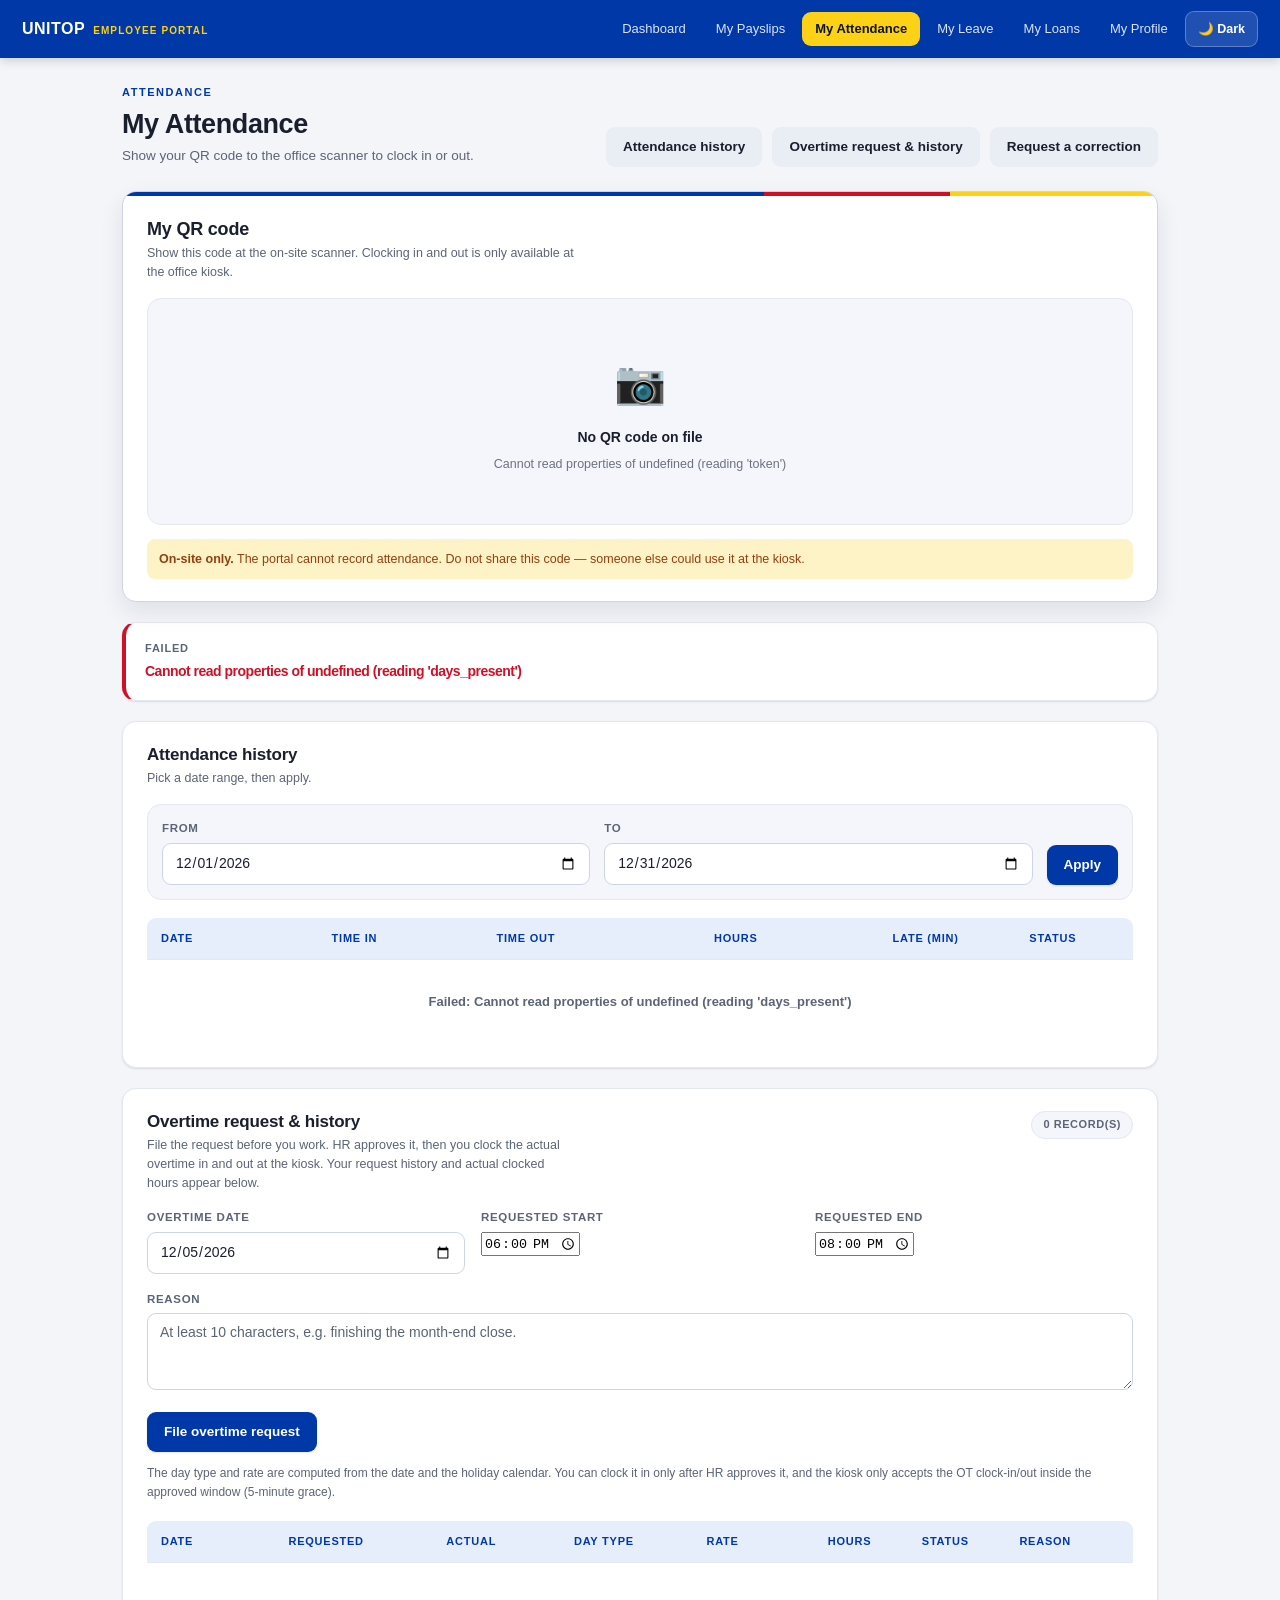
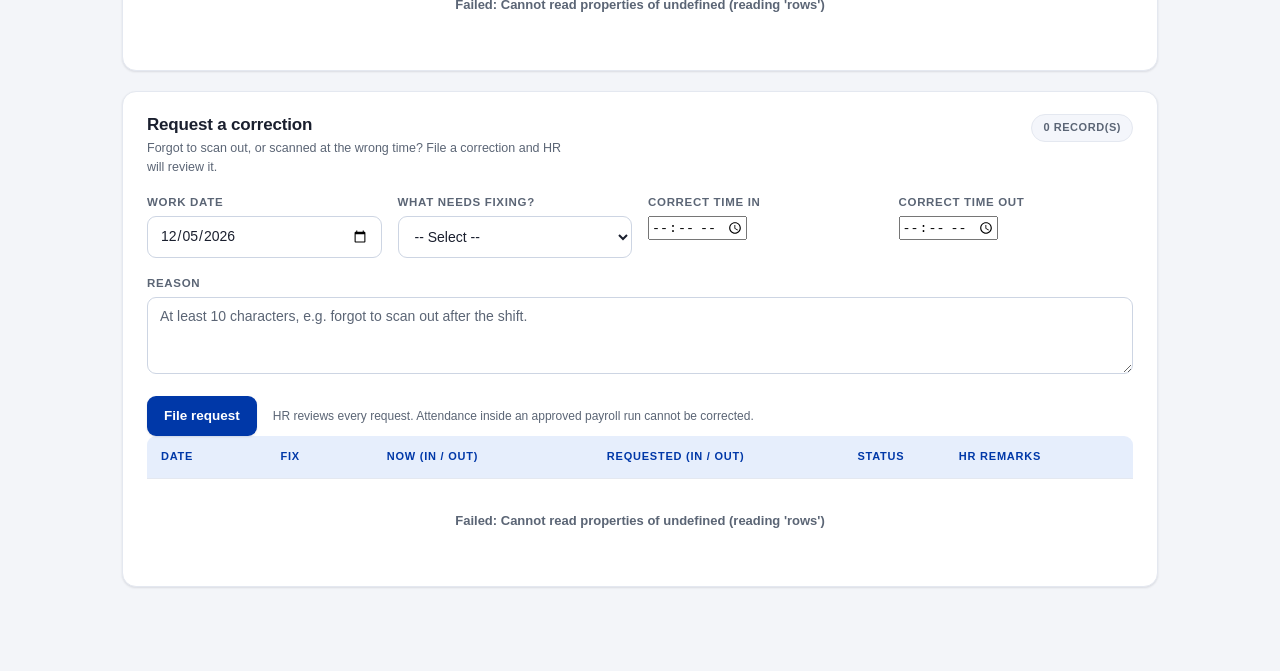
==== attendance.html @ c9ae3011 "fix(portal): direct GET logout link - auth.php?action=logout on GET destroys the portal session, cle" ====
<!DOCTYPE html>
<html lang="en">
<head>
<script>(function(){try{var t=localStorage.getItem('unitop-theme');if(!t){t=(window.matchMedia&&window.matchMedia('(prefers-color-scheme: dark)').matches)?'dark':'light';}document.documentElement.setAttribute('data-theme',t);}catch(e){}})();</script>
<meta charset="UTF-8">
<meta name="viewport" content="width=device-width, initial-scale=1">
<meta name="theme-color" content="#0038A8">
<title>My Attendance — UNITOP Employee Portal</title>
<link rel="stylesheet" href="assets/css/style.css">
</head>
<body>
<nav class="employee-nav">
    <span class="brand">UNITOP <small>Employee Portal</small></span>
    <div class="nav-links">
        <a href="index.html" data-page="index.html">Dashboard</a>
        <a href="payslips.html" data-page="payslips.html">My Payslips</a>
        <a href="attendance.html" data-page="attendance.html" aria-current="page">My Attendance</a>
        <a href="leave.html" data-page="leave.html">My Leave</a>
        <a href="loans.html" data-page="loans.html">My Loans</a>
        <a href="profile.html" data-page="profile.html">My Profile</a>
        <button type="button" class="theme-toggle" data-theme-toggle>🌙 Dark</button>
    </div>
</nav>

<main class="container">

    <header class="page-head">
        <div class="page-head-main">
            <p class="eyebrow">Attendance</p>
            <h1>My Attendance</h1>
            <p class="subtitle">Show your QR code to the office scanner to clock in or out.</p>
        </div>
        <div class="page-head-actions">
            <a class="btn btn-plain" href="#history">Attendance history</a>
            <a class="btn btn-plain" href="#overtime">Overtime request &amp; history</a>
            <a class="btn btn-plain" href="#corrections">Request a correction</a>
        </div>
    </header>

    <div id="msg" class="msg hidden"></div>

    <!-- ================= MY QR CODE — for the on-site scanner only ================= -->
    <div class="card" id="qr-card">
        <div class="card-head">
            <div>
                <h2 class="card-title">My QR code</h2>
                <p class="card-sub">Show this code at the on-site scanner. Clocking in and out is only available at the office kiosk.</p>
            </div>
        </div>

        <div id="qr-display">
            <div class="card-sub">Loading your code…</div>
        </div>

        <div style="margin-top:14px;padding:10px 12px;border-radius:8px;background:#fef3c7;color:#92400e;font-size:12.5px;">
            <strong>On-site only.</strong> The portal cannot record attendance. Do not share this code — someone else could use it at the kiosk.
        </div>
    </div>

    <!-- ================= THIS MONTH AT A GLANCE ================= -->
    <div id="kpi-grid" class="kpi-grid">
        <div class="kpi-tile"><div class="kpi-label">Loading…</div></div>
    </div>

    <!-- ================= ATTENDANCE HISTORY ================= -->
    <div class="card" id="history">
        <div class="card-head">
            <div>
                <h2 class="card-title">Attendance history</h2>
                <p class="card-sub">Pick a date range, then apply.</p>
            </div>
            <span class="scroll-hint" aria-hidden="true">Swipe →</span>
        </div>

        <form id="filter-form" class="filter-form">
            <div class="field">
                <label class="field-label" for="from_date">From</label>
                <input type="date" id="from_date" name="from_date" required>
            </div>
            <div class="field">
                <label class="field-label" for="to_date">To</label>
                <input type="date" id="to_date" name="to_date" required>
            </div>
            <button class="btn btn-primary" type="submit">Apply</button>
        </form>

        <div class="table-wrap">
            <table>
                <thead>
                    <tr>
                        <th scope="col">Date</th>
                        <th scope="col" class="col-center">Time In</th>
                        <th scope="col" class="col-center">Time Out</th>
                        <th scope="col" style="text-align:right;">Hours</th>
                        <th scope="col" style="text-align:right;">Late (min)</th>
                        <th scope="col" class="col-center">Status</th>
                    </tr>
                </thead>
                <tbody id="rows">
                    <tr class="loading-row"><td colspan="6">Loading…</td></tr>
                </tbody>
            </table>
        </div>
    </div>

    <!-- ================= REQUEST OVERTIME ================= -->
    <div class="card" id="overtime">
        <div class="card-head">
            <div>
                <h2 class="card-title">Overtime request &amp; history</h2>
                <p class="card-sub">File the request before you work. HR approves it, then you clock the actual overtime in and out at the kiosk. Your request history and actual clocked hours appear below.</p>
            </div>
            <span class="count-pill" id="ot-count">0 record(s)</span>
        </div>

        <form id="overtime-form">
            <div class="form-grid">
                <div class="field">
                    <label class="field-label" for="ot_date">Overtime date</label>
                    <input type="date" id="ot_date" name="ot_date" required>
                </div>
                <div class="field">
                    <label class="field-label" for="ot_start">Requested start</label>
                    <input type="time" id="ot_start" name="ot_start" required>
                </div>
                <div class="field">
                    <label class="field-label" for="ot_end">Requested end</label>
                    <input type="time" id="ot_end" name="ot_end" required>
                </div>
            </div>
            <div class="field" style="margin-bottom:16px;">
                <label class="field-label" for="ot_reason">Reason</label>
                <textarea id="ot_reason" name="ot_reason" rows="3" maxlength="500" required
                          placeholder="At least 10 characters, e.g. finishing the month-end close."></textarea>
            </div>
            <div class="form-actions" style="margin-bottom:18px;">
                <button class="btn btn-primary" type="submit">File overtime request</button>
                <p class="form-note">The day type and rate are computed from the date and the holiday calendar. You can clock it in only after HR approves it, and the kiosk only accepts the OT clock-in/out inside the approved window (5-minute grace).</p>
            </div>
        </form>

        <div class="table-wrap">
            <table>
                <thead>
                    <tr>
                        <th scope="col">Date</th>
                        <th scope="col" class="col-center">Requested</th>
                        <th scope="col" class="col-center">Actual</th>
                        <th scope="col" class="col-center">Day type</th>
                        <th scope="col" class="col-center">Rate</th>
                        <th scope="col" style="text-align:right;">Hours</th>
                        <th scope="col" class="col-center">Status</th>
                        <th scope="col">Reason</th>
                    </tr>
                </thead>
                <tbody id="ot-rows">
                    <tr class="loading-row"><td colspan="8">Loading...</td></tr>
                </tbody>
            </table>
        </div>
    </div>

    <!-- ================= REQUEST A CORRECTION ================= -->
    <div class="card" id="corrections">
        <div class="card-head">
            <div>
                <h2 class="card-title">Request a correction</h2>
                <p class="card-sub">Forgot to scan out, or scanned at the wrong time? File a correction and HR will review it.</p>
            </div>
            <div class="card-head-side">
                <span class="count-pill" id="correction-count">0 record(s)</span>
                <span class="scroll-hint" aria-hidden="true">Swipe &rarr;</span>
            </div>
        </div>

        <form id="correction-form">
            <div class="form-grid">
                <div class="field">
                    <label class="field-label" for="correction_date">Work date</label>
                    <input type="date" id="correction_date" name="correction_date" required>
                </div>
                <div class="field">
                    <label class="field-label" for="correction_type">What needs fixing?</label>
                    <select id="correction_type" name="correction_type" required>
                        <option value="">-- Select --</option>
                        <option value="clock_in">Clock-in time</option>
                        <option value="clock_out">Clock-out time</option>
                        <option value="both">Both times</option>
                    </select>
                </div>
                <div class="field">
                    <label class="field-label" for="requested_time_in">Correct time in</label>
                    <input type="time" id="requested_time_in" name="requested_time_in">
                </div>
                <div class="field">
                    <label class="field-label" for="requested_time_out">Correct time out</label>
                    <input type="time" id="requested_time_out" name="requested_time_out">
                </div>
            </div>
            <div class="field" style="margin-bottom:16px;">
                <label class="field-label" for="correction_reason">Reason</label>
                <textarea id="correction_reason" name="correction_reason" rows="3" maxlength="500" required placeholder="At least 10 characters, e.g. forgot to scan out after the shift."></textarea>
            </div>
            <div class="form-actions">
                <button class="btn btn-primary" type="submit">File request</button>
                <p class="form-note">HR reviews every request. Attendance inside an approved payroll run cannot be corrected.</p>
            </div>
        </form>

        <div class="table-wrap">
            <table>
                <thead>
                    <tr>
                        <th scope="col">Date</th>
                        <th scope="col" class="col-center">Fix</th>
                        <th scope="col" class="col-center">Now (in / out)</th>
                        <th scope="col" class="col-center">Requested (in / out)</th>
                        <th scope="col" class="col-center">Status</th>
                        <th scope="col">HR remarks</th>
                    </tr>
                </thead>
                <tbody id="correction-rows">
                    <tr class="loading-row"><td colspan="6">Loading...</td></tr>
                </tbody>
            </table>
        </div>
    </div>

</main>

<script src="assets/js/axios.min.js"></script>
<script src="assets/js/sweetalert2.min.js"></script>
<script src="assets/js/dialogs.js"></script>
<script src="assets/js/qrcode.min.js"></script>
<script src="assets/js/api.js?v=20261019logout"></script>
<script src="assets/js/attendance.js?v=20261019d"></script>
<script src="assets/js/theme.js"></script>
</body>
</html>
---- assets/css/style.css ----
/* =====================================================================
   UNITOP Employee Portal — Stylesheet
   ---------------------------------------------------------------------
   Employee-facing, phone-first. Two themes are pure variable overrides:
   `:root` holds the light palette, `html[data-theme="dark"]` re-declares
   only colours. No component rule knows which theme is active, so every
   NEW colour introduced here MUST be added to BOTH blocks.

   Brand: UNITOP blue / red / yellow.

   Rules of the road kept in this file:
   · an accent token (--blue/--red/--yellow) is used for TEXT, BORDERS and
     small chips — never as a large surface, because it brightens in dark
     mode and a big bright plate is both ugly and unreadable under dark
     body text;
   · the nav bar and the login backdrop keep their own deep-navy tokens
     (--nav-bg / --blue-deep) so they stay dark in both themes;
   · tap targets are ≥ 44px on small screens.

   The page scripts are frozen. Several blocks below exist only because the
   scripts emit inline styles / specific class names — those spots are
   marked "JS contract". Do not rename them.
   ===================================================================== */

*,
*::before,
*::after { box-sizing: border-box; }

/* =====================================================================
   TOKENS — light
   ===================================================================== */
:root {
    color-scheme: light;

    /* ---- Brand ---- */
    --blue:        #0038A8;
    --blue-dark:   #002a7a;
    --blue-deep:   #001a4d;   /* gradient / shadow depth, fixed both themes */
    --blue-lite:   #e6eefc;   /* also the focus tint                     */
    --red:         #CE1126;   /* red as TEXT / border accent             */
    --red-dark:    #a50d1e;
    --red-fill:    #CE1126;   /* red as a FILL behind a label            */
    --red-lite:    #fde8e8;
    --yellow:      #FCD116;
    --yellow-dark: #d4af0a;
    --yellow-lite: #fff8d6;
    --green:       #1e7d32;
    --green-lite:  #dff5e1;

    /* ---- Surfaces & text ---- */
    --bg:          #f3f5f9;
    --card:        #ffffff;
    --surface-2:   #f4f6fb;   /* inset panels, filter bar, fallback box  */
    --surface-3:   #e9eefa;   /* deeper inset: code chip, icon plates    */
    --text:        #1a1f2e;
    --muted:       #5b6575;   /* ~5.9:1 on --card, ~5.3:1 on --bg        */
    --border:      #e4e8f0;
    --border-mid:  #cdd5e3;

    /* ---- Controls & neutrals ---- */
    --control-bg:      #ffffff;
    --neutral:         #e9edf4;
    --neutral-hover:   #dbe1ec;
    --hover:           #f7f9fd;   /* table row hover                    */
    --disabled-bg:     #6b7280;   /* keeps a white label at ~4.8:1      */
    --on-accent:       #ffffff;   /* label on an accent FILL            */

    /* ---- Focus ---- */
    --focus:       var(--blue);
    --field-ring:  rgba(0, 56, 168, 0.18);

    /* ---- QR plate (must stay light: the scanner needs dark modules on a
            light field, so this one is deliberately NOT theme-flipped) ---- */
    --qr-plate:    #ffffff;
    --qr-frame:    #0038A8;

    /* ---- Nav chrome -------------------------------------------------
       The nav is always the deep brand blue, so it must NOT consume the
       brightened --blue from the dark block. Its labels stay light in
       both themes, hence its own --nav-text rather than --on-accent.   */
    --nav-bg:           #0038A8;
    --nav-text:         #ffffff;
    --nav-text-dim:     rgba(255, 255, 255, 0.86);
    --nav-hover:        rgba(255, 255, 255, 0.12);
    --nav-rule:         rgba(255, 255, 255, 0.16);
    --nav-accent:       #FCD116;
    --nav-accent-hover: #d4af0a;
    --nav-active-text:  #0d1424;   /* ~11.9:1 on the yellow active pill */

    /* ---- Radii & elevation ---- */
    --radius:      14px;
    --radius-sm:   9px;
    --radius-pill: 999px;
    --shadow-sm:   0 1px 2px rgba(16, 24, 40, 0.06), 0 1px 3px rgba(16, 24, 40, 0.05);
    --shadow-md:   0 10px 24px rgba(16, 24, 40, 0.09);
    --shadow-lg:   0 24px 64px rgba(9, 16, 33, 0.32);
}

/* =====================================================================
   TOKENS — dark (variables only)
   ===================================================================== */
html[data-theme="dark"] {
    color-scheme: dark;

    --bg:         #0f1420;
    --card:       #171e2e;
    --surface-2:  #1c2437;
    --surface-3:  #222c44;
    --text:       #e8ecf5;
    --muted:      #9aa4b8;   /* ~6.6:1 on --card                        */
    --border:     #263049;
    --border-mid: #33405e;

    --control-bg:    #101728;
    --neutral:       #2b344b;
    --neutral-hover: #38425e;
    --hover:         #1d2537;
    --disabled-bg:   #495570;
    --on-accent:     #0d1424;   /* accents brighten here, so labels go dark */

    --focus:      var(--blue);
    --field-ring: rgba(111, 155, 255, 0.28);

    /* The QR plate stays pale on purpose; only its frame deepens. */
    --qr-plate:   #eef2fb;
    --qr-frame:   #1c3f8c;

    --blue-lite:   #16233d;
    --red-lite:    #3a1a20;
    --yellow-lite: #3a3320;
    --green-lite:  #16301d;
    --blue:        #6f9bff;
    --blue-dark:   #4d84ff;
    --red:         #ff6b7d;
    --red-fill:    #b3324a;   /* fill stays deep enough for a white label */
    --red-dark:    #d9536a;
    --yellow:      #ffd94a;
    --yellow-dark: #e6c132;
    --green:       #5fd07a;

    --shadow-sm: 0 1px 2px rgba(0, 0, 0, 0.45);
    --shadow-md: 0 10px 24px rgba(0, 0, 0, 0.5);
    --shadow-lg: 0 24px 64px rgba(0, 0, 0, 0.6);

    /* --nav-* and --blue-deep are deliberately NOT overridden: the nav bar
       and the login gradient stay deep brand blue in both themes. */
}

/* =====================================================================
   BASE
   ===================================================================== */
html,
body { height: 100%; }

html { -webkit-text-size-adjust: 100%; }

body {
    margin: 0;
    font-family: -apple-system, BlinkMacSystemFont, "Segoe UI", Roboto, Arial, sans-serif;
    background: var(--bg);
    color: var(--text);
    font-size: 14px;
    line-height: 1.6;
    -webkit-font-smoothing: antialiased;
    transition: background-color .18s ease, color .18s ease, border-color .18s ease;
}

h1, h2, h3, h4 { margin: 0; }
p { margin: 0; }

a { color: var(--blue); }

::selection { background: var(--blue-lite); color: var(--text); }

/* =====================================================================
   FOCUS — one visible ring for every interactive thing
   ===================================================================== */
:where(a, button, input, select, textarea, summary, [tabindex]):focus-visible {
    outline: 2px solid var(--focus);
    outline-offset: 2px;
    border-radius: var(--radius-sm);
}
/* Dark surfaces need a ring that survives a dark background. */
html[data-theme="dark"] :where(a, button, input, select, textarea, [tabindex]):focus-visible {
    outline-color: var(--blue);
}

/* =====================================================================
   LAYOUT
   ===================================================================== */
.container {
    width: 100%;
    max-width: 1080px;
    margin: 0 auto;
    padding: 26px 22px 64px;
}

/* ---- Page head: eyebrow / title / subtitle + page action ------------- */
.page-head {
    display: flex;
    align-items: flex-end;
    justify-content: space-between;
    gap: 16px 24px;
    flex-wrap: wrap;
    margin: 0 0 24px;
}
.page-head-main { min-width: 0; }

.eyebrow {
    margin: 0 0 6px;
    font-size: 11px;
    font-weight: 700;
    letter-spacing: 0.14em;
    text-transform: uppercase;
    color: var(--blue);       /* accent as text only — allowed */
}
h1 {
    font-size: 27px;
    line-height: 1.2;
    font-weight: 800;
    letter-spacing: -0.4px;
    color: var(--text);
    margin: 0 0 6px;
}
.subtitle {
    color: var(--muted);
    font-size: 13.5px;
    line-height: 1.55;
    margin: 0;
    max-width: 60ch;          /* comfortable measure on wide screens */
}
.page-head-actions {
    display: flex;
    align-items: center;
    gap: 10px;
    flex-wrap: wrap;
}

/* =====================================================================
   THEME TOGGLE
   ===================================================================== */
.theme-toggle {
    display: inline-flex;
    align-items: center;
    justify-content: center;
    gap: 4px;
    min-height: 36px;
    background: var(--nav-hover);
    border: 1px solid rgba(255, 255, 255, 0.28);
    color: var(--nav-text);
    font-family: inherit;
    font-size: 12.5px;
    font-weight: 600;
    line-height: 1;
    padding: 8px 12px;
    border-radius: var(--radius-sm);
    cursor: pointer;
    white-space: nowrap;
    transition: background-color 0.15s, border-color 0.15s;
}
.theme-toggle:hover {
    background: rgba(255, 255, 255, 0.24);
    border-color: rgba(255, 255, 255, 0.5);
}
.theme-toggle:focus-visible { outline-color: var(--nav-accent); }

/* Login page — floating pill in the page corner. Dark translucent so the
   label stays light regardless of --on-accent. */
.theme-toggle-floating {
    position: fixed;
    top: 14px;
    right: 14px;
    z-index: 200;
    min-height: 40px;
    background: rgba(10, 20, 40, 0.55);
    border-color: rgba(255, 255, 255, 0.4);
    color: var(--nav-text);
    -webkit-backdrop-filter: blur(6px);
    backdrop-filter: blur(6px);
}

/* =====================================================================
   TOP NAV  (JS contract: nav, .nav-links a[data-page], .nav-user*)
   ===================================================================== */
.employee-nav {
    /* Deep brand blue in BOTH themes — deliberately not var(--blue), which
       brightens in the dark block and would break the white labels. */
    background: var(--nav-bg);
    color: var(--nav-text);
    display: flex;
    align-items: center;
    gap: 14px;
    padding: 0 22px;
    min-height: 58px;
    box-shadow: 0 2px 10px rgba(0, 0, 0, 0.18);
    position: sticky;
    top: 0;
    z-index: 100;
}
.employee-nav .brand {
    display: flex;
    align-items: baseline;
    gap: 8px;
    font-weight: 800;
    font-size: 16px;
    letter-spacing: 0.5px;
    color: var(--nav-text);
    white-space: nowrap;
}
.employee-nav .brand small {
    font-size: 10px;
    font-weight: 700;
    text-transform: uppercase;
    letter-spacing: 1.1px;
    color: var(--nav-accent);
}

.nav-links {
    display: flex;
    align-items: center;
    gap: 4px;
    margin-left: auto;         /* brand left, tabs pushed right */
}
.nav-links a {
    display: inline-flex;
    align-items: center;
    justify-content: center;
    min-height: 34px;
    color: var(--nav-text-dim);
    text-decoration: none;
    font-size: 13px;
    font-weight: 500;
    padding: 7px 13px;
    border-radius: var(--radius-sm);
    white-space: nowrap;
    transition: background 0.12s, color 0.12s;
}
.nav-links a:hover {
    background: var(--nav-hover);
    color: var(--nav-text);
}
/* Active page — yellow chip on the blue bar, dark label in both themes */
.nav-links a.active {
    background: var(--nav-accent);
    color: var(--nav-active-text);
    font-weight: 700;
}
.nav-links a.active:hover {
    background: var(--nav-accent-hover);
    color: var(--nav-active-text);
}

/* Injected by api.js — do not restructure these class names. */
.nav-user {
    display: flex;
    align-items: center;
    gap: 12px;
    min-width: 0;
}
.nav-user-info {
    display: flex;
    flex-direction: column;
    align-items: flex-end;
    text-align: right;
    line-height: 1.15;
    min-width: 0;
}
.nav-user-name {
    font-size: 13px;
    font-weight: 600;
    color: var(--nav-text);
    white-space: nowrap;
    overflow: hidden;
    text-overflow: ellipsis;
    max-width: 22ch;
}
.nav-user-role {
    font-size: 10px;
    color: var(--nav-accent);
    text-transform: uppercase;
    letter-spacing: 0.6px;
    font-weight: 600;
}
.nav-logout {
    display: inline-flex;
    align-items: center;
    justify-content: center;
    min-height: 34px;
    background: var(--red-fill);
    /* Always white: --red-fill stays deep enough for a white label in both
       themes (~5.6:1 light, ~5.2:1 dark). */
    color: #fff !important;
    padding: 7px 14px;
    border-radius: var(--radius-sm);
    font-size: 12.5px;
    font-weight: 600;
    text-decoration: none !important;
    white-space: nowrap;
    transition: background 0.15s;
}
.nav-logout:hover { background: var(--red-dark); }

/* =====================================================================
   CARDS
   ===================================================================== */
.card {
    background: var(--card);
    border: 1px solid var(--border);
    border-radius: var(--radius);
    padding: 22px 24px;
    box-shadow: var(--shadow-sm);
    margin: 0 0 20px;
    transition: background-color .18s ease, color .18s ease, border-color .18s ease;
}
.card > .card,
.card + .card { margin-top: 0; }

.card-head {
    display: flex;
    align-items: flex-start;
    justify-content: space-between;
    gap: 10px 16px;
    flex-wrap: wrap;
    margin: 0 0 16px;
}
.card-title {
    font-size: 17px;
    font-weight: 700;
    letter-spacing: -0.2px;
    line-height: 1.3;
    color: var(--text);
}
.card-sub {
    margin-top: 3px;
    font-size: 12.5px;
    line-height: 1.5;
    color: var(--muted);
    max-width: 62ch;
}
/* Fallback for any heading inserted into a card (scripts emit h2/h4 in the
   payslip document, which has its own rules further down). */
.card h3 {
    font-size: 16px;
    letter-spacing: -0.2px;
}

/* =====================================================================
   KPI TILES  (JS contract: #kpi-grid, .kpi-tile/-label/-value/-note)
   NOTE: the left border is what the dark-theme bridge re-colours for the
   inline error tile the scripts build — keep border-left, not ::before.
   ===================================================================== */
.kpi-grid {
    display: grid;
    grid-template-columns: repeat(auto-fit, minmax(212px, 1fr));
    gap: 14px;
    margin: 0 0 20px;
}
.kpi-tile {
    display: block;
    background: var(--card);
    border: 1px solid var(--border);
    border-left: 4px solid var(--border);
    border-radius: var(--radius);
    padding: 17px 19px;
    box-shadow: var(--shadow-sm);
    text-decoration: none;
    color: inherit;
    transition: box-shadow 0.15s, transform 0.12s, border-color .18s, background-color .18s;
}
a.kpi-tile:hover {
    box-shadow: var(--shadow-md);
    transform: translateY(-2px);
    border-color: var(--border-mid);
}
.kpi-tile.kpi-blue   { border-left-color: var(--blue); }
.kpi-tile.kpi-green  { border-left-color: var(--green); }
.kpi-tile.kpi-yellow { border-left-color: var(--yellow); }

.kpi-label {
    font-size: 11px;
    font-weight: 700;
    letter-spacing: 0.07em;
    text-transform: uppercase;
    color: var(--muted);
    margin-bottom: 6px;
}
.kpi-value {
    font-size: 25px;
    font-weight: 800;
    letter-spacing: -0.5px;
    line-height: 1.1;
    color: var(--blue);
    font-variant-numeric: tabular-nums;
    margin-bottom: 4px;
}
.kpi-tile.kpi-green .kpi-value  { color: var(--green); }
.kpi-tile.kpi-yellow .kpi-value { color: var(--yellow-dark); }
.kpi-note {
    font-size: 11.5px;
    line-height: 1.45;
    color: var(--muted);
}

/* KPI grid nested inside a card (leave balances) */
#balances-grid { margin-bottom: 0; }

/* =====================================================================
   TABLES  (JS contract: #rows, .col-center, .loading-row, .empty-row)
   The scripts render cells with their own inline alignment, so the wrapper
   below is what makes a 6-column table usable at 390px: the card stays put
   and only the table scrolls. The first column is pinned so the row keeps
   its identity while scrolling.
   ===================================================================== */
.table-wrap {
    overflow-x: auto;
    -webkit-overflow-scrolling: touch;
    /* keep the scroll shadow inside the card's padding */
    margin: 0 -4px;
    padding: 0 4px;
}
table {
    width: 100%;
    border-collapse: collapse;
    font-size: 13.5px;
    font-variant-numeric: tabular-nums;
}
th,
td {
    padding: 12px 14px;
    border-bottom: 1px solid var(--border);
    text-align: left;
    vertical-align: middle;
}
th {
    background: var(--blue-lite);
    color: var(--blue);
    font-size: 11px;
    font-weight: 700;
    letter-spacing: 0.07em;
    text-transform: uppercase;
    white-space: nowrap;
}
thead th:first-child { border-top-left-radius: var(--radius-sm); }
thead th:last-child  { border-top-right-radius: var(--radius-sm); }
tbody tr { transition: background-color .12s ease; }
tbody tr:hover { background: var(--hover); }
tbody tr:last-child td { border-bottom: none; }
/* First cell carries the row identity (date / leave type / pay period). */
tbody td:first-child { font-weight: 600; }

/* Script-emitted helpers */
.col-center { text-align: center; }
.badge {
    display: inline-block;
    padding: 3px 10px;
    border-radius: var(--radius-pill);
    font-size: 11px;
    font-weight: 700;
    line-height: 1.5;
    white-space: nowrap;
}
/* Right-hand side of a card head: record count + scroll hint. */
.card-head-side {
    display: flex;
    align-items: center;
    gap: 10px;
    flex-wrap: wrap;
}
.count-pill {
    display: inline-flex;
    align-items: center;
    gap: 6px;
    padding: 4px 11px;
    border: 1px solid var(--border);
    border-radius: var(--radius-pill);
    background: var(--surface-2);
    color: var(--muted);
    font-size: 11px;
    font-weight: 700;
    letter-spacing: 0.05em;
    text-transform: uppercase;
    white-space: nowrap;
    font-variant-numeric: tabular-nums;
}

/* Static, non-interactive hint chip (e.g. "tap a row to open"). */
.pill-hint {
    display: inline-flex;
    align-items: center;
    gap: 7px;
    margin: 0;
    padding: 7px 13px;
    border: 1px solid var(--border);
    border-radius: var(--radius-pill);
    background: var(--surface-2);
    color: var(--muted);
    font-size: 12px;
    font-weight: 600;
    line-height: 1.4;
}

/* "Swipe →" affordance, only shown where the table actually scrolls. */
.scroll-hint {
    display: none;
    align-items: center;
    gap: 5px;
    font-size: 11px;
    font-weight: 700;
    letter-spacing: 0.04em;
    text-transform: uppercase;
    color: var(--muted);
    white-space: nowrap;
}

/* Buttons that live inside a cell (leave "Cancel") — smaller than a page
   button, still a comfortable tap on touch. */
.table-wrap .btn {
    min-height: 34px;
    padding: 6px 12px;
    font-size: 12.5px;
}

/* =====================================================================
   BUTTONS
   ===================================================================== */
.btn {
    display: inline-flex;
    align-items: center;
    justify-content: center;
    gap: 8px;
    min-height: 40px;
    padding: 9px 16px;
    border: 1px solid transparent;
    border-radius: var(--radius-sm);
    background: transparent;
    color: var(--text);
    font-family: inherit;
    font-size: 13.5px;
    font-weight: 600;
    line-height: 1.2;
    text-decoration: none;
    cursor: pointer;
    white-space: nowrap;
    transition: background-color .15s, border-color .15s, color .15s, box-shadow .15s, transform .06s;
}
.btn:active { transform: translateY(1px); }
.btn-primary {
    background: var(--blue);
    color: var(--on-accent);
    box-shadow: var(--shadow-sm);
}
.btn-primary:hover { background: var(--blue-dark); }
.btn-primary:disabled {
    background: var(--disabled-bg);
    color: var(--on-accent);
    box-shadow: none;
    cursor: not-allowed;
}
.btn-plain {
    background: var(--neutral);
    color: var(--text);
}
.btn-plain:hover { background: var(--neutral-hover); }
/* Quieter than a filled primary: for secondary actions such as the manual
   attendance fallback, which must not compete with the QR hero. */
.btn-outline {
    background: transparent;
    color: var(--blue);
    border-color: var(--border-mid);
}
.btn-outline:hover {
    background: var(--surface-3);
    border-color: var(--blue);
}
.btn-outline:disabled {
    color: var(--muted);
    border-color: var(--border);
    background: transparent;
    cursor: not-allowed;
}

/* =====================================================================
   FORMS
   ===================================================================== */
.field { min-width: 0; }
.field-label {
    display: block;
    margin-bottom: 5px;
    font-size: 11.5px;
    font-weight: 700;
    letter-spacing: 0.06em;
    text-transform: uppercase;
    color: var(--muted);
}
.field-hint {
    margin-top: 4px;
    font-size: 11.5px;
    color: var(--muted);
}

input[type="text"],
input[type="password"],
input[type="email"],
input[type="date"],
input[type="number"],
input[type="search"],
select,
textarea {
    width: 100%;
    min-width: 0;
    min-height: 42px;
    padding: 9px 12px;
    background-color: var(--control-bg);
    color: var(--text);
    border: 1px solid var(--border-mid);
    border-radius: var(--radius-sm);
    font-family: inherit;
    font-size: 14px;
    line-height: 1.35;
    transition: border-color .15s, box-shadow .15s, background-color .18s;
}
input::placeholder,
textarea::placeholder { color: var(--muted); opacity: 1; }

input[type="text"]:focus,
input[type="password"]:focus,
input[type="email"]:focus,
input[type="date"]:focus,
input[type="number"]:focus,
input[type="search"]:focus,
select:focus,
textarea:focus {
    border-color: var(--focus);
    box-shadow: 0 0 0 3px var(--field-ring);
    outline: none;
}
/* Restore a keyboard-only ring on top of the glow above */
input:focus-visible,
select:focus-visible,
textarea:focus-visible {
    outline: 2px solid var(--focus);
    outline-offset: 1px;
}
select option {
    background-color: var(--card);
    color: var(--text);
}
/* Date/time picker glyph is near-black by default on a dark surface */
html[data-theme="dark"] input[type="date"]::-webkit-calendar-picker-indicator,
html[data-theme="dark"] input[type="datetime-local"]::-webkit-calendar-picker-indicator {
    filter: invert(0.8);
}

.form-grid {
    display: grid;
    grid-template-columns: repeat(auto-fit, minmax(190px, 1fr));
    gap: 14px 16px;
    margin: 0 0 16px;
}
.form-actions {
    display: flex;
    align-items: center;
    gap: 12px 16px;
    flex-wrap: wrap;
}
.form-note {
    font-size: 12px;
    color: var(--muted);
}

/* Attendance filter bar: sits on its own inset strip inside the card */
.filter-form {
    display: flex;
    flex-wrap: wrap;
    align-items: flex-end;
    gap: 12px 14px;
    margin: 0 0 18px;
    padding: 14px;
    background: var(--surface-2);
    border: 1px solid var(--border);
    border-radius: var(--radius);
}
.filter-form .field { flex: 1 1 160px; }
.filter-form > .btn { flex: 0 0 auto; }

/* =====================================================================
   MESSAGES  (JS contract: .msg .success .error .hidden, #manual-result)
   ===================================================================== */
.msg {
    padding: 12px 14px;
    margin: 0 0 18px;
    border-radius: var(--radius-sm);
    border-left: 4px solid var(--border-mid);
    background: var(--surface-2);
    color: var(--text);
    font-size: 13px;
    line-height: 1.5;
    font-weight: 500;
}
.msg.success {
    background: var(--green-lite);
    color: var(--green);
    border-left-color: var(--green);
}
.msg.error {
    background: var(--red-lite);
    color: var(--red);
    border-left-color: var(--red);
}
.msg.hidden { display: none; }
.hidden { display: none !important; }

/* attendance.js paints #manual-result inline (bg + colour per outcome). Give
   it spacing and strip the base accent bar so the paint is the whole story. */
#manual-result {
    margin: 12px 0 0;
    padding: 10px 12px;
    border-left-width: 0;
    font-size: 13px;
    line-height: 1.45;
}

/* =====================================================================
   QR CODE — the hero of this app
   JS contract: #qr-display is fully re-rendered by attendance.js, and
   #qr-holder is created inside it with inline styles that must be
   overridden (hence !important). Everything here works against that
   emitted markup — no new DOM is assumed.
   ===================================================================== */
#qr-card {
    position: relative;
    overflow: hidden;
    padding: 26px 24px 22px;
    border-color: var(--border-mid);
    box-shadow: var(--shadow-md);
}
/* UNITOP tricolour strip — a 4px accent, never a large surface. */
#qr-card::before {
    content: "";
    position: absolute;
    top: 0;
    left: 0;
    right: 0;
    height: 4px;
    background: linear-gradient(
        90deg,
        var(--nav-bg) 0 62%,
        var(--red-fill) 62% 80%,
        var(--yellow) 80% 100%
    );
}
#qr-card .card-title { font-size: 18px; }
#qr-card h3 { color: var(--text); }

/* The plate area. Neutral surface, centred, generous. */
#qr-display {
    display: flex;
    align-items: center;
    justify-content: center;
    padding: 20px 14px;
    background: var(--surface-2);
    border: 1px solid var(--border);
    border-radius: var(--radius);
    color: var(--text);
    text-align: center;
}
#qr-display > div { min-width: 0; max-width: 100%; }

#qr-holder {
    display: inline-block !important;
    padding: 14px !important;
    background: var(--qr-plate) !important;
    border: 3px solid var(--qr-frame) !important;
    border-radius: 16px !important;
    box-shadow: 0 0 0 6px var(--surface-3), var(--shadow-sm);
    line-height: 0;
}
/* qrcode.min.js renders a canvas (hidden) and swaps in an <img>. Keep it
   square, crisp, and never wider than the plate on a small phone. */
#qr-holder img,
#qr-holder canvas {
    display: block;
    width: 240px;
    max-width: 100%;
    height: auto !important;
    margin: 0 auto;
    border-radius: 8px;
}

/* The code value: readable, monospace, and selectable in one tap
   (scripts emit it with inline font-family: monospace). */
#qr-display div[style*="monospace"] {
    display: inline-block;
    margin-top: 12px !important;
    padding: 8px 12px;
    background: var(--surface-3);
    border: 1px solid var(--border-mid);
    border-radius: var(--radius-sm);
    color: var(--text);
    font-family: ui-monospace, SFMono-Regular, Menlo, Consolas, "Liberation Mono", monospace;
    font-size: 12.5px !important;
    letter-spacing: 0.08em;
    line-height: 1.45;
    word-break: break-all;
    overflow-wrap: anywhere;
    -webkit-user-select: all;
    user-select: all;
}

/* ---- Manual fallback: visibly secondary, never competes with the QR --- */
.manual-fallback {
    margin-top: 22px;
    padding: 15px 16px 16px;
    background: var(--surface-2);
    border: 1px dashed var(--border-mid);
    border-radius: var(--radius);
}
.manual-head {
    display: flex;
    align-items: flex-start;
    gap: 10px;
    margin-bottom: 12px;
}
.manual-icon {
    flex: 0 0 auto;
    display: grid;
    place-items: center;
    width: 30px;
    height: 30px;
    margin-top: 1px;
    border-radius: var(--radius-sm);
    background: var(--surface-3);
    color: var(--muted);
    font-size: 15px;
    line-height: 1;
}
.manual-title {
    margin: 0 0 2px;
    font-size: 13.5px;
    font-weight: 700;
    letter-spacing: -0.1px;
    color: var(--text);
}
.manual-note {
    font-size: 12.5px;
    line-height: 1.55;
    color: var(--muted);
}
.manual-row {
    display: flex;
    align-items: center;
    gap: 10px;
}
.manual-row input {
    flex: 1 1 auto;
    font-family: ui-monospace, SFMono-Regular, Menlo, Consolas, "Liberation Mono", monospace;
    font-size: 13px;
    letter-spacing: 0.05em;
}
.manual-row .btn { flex: 0 0 auto; }

/* =====================================================================
   LOGIN
   ===================================================================== */
.login-body {
    /* Fixed deep-blue backdrop, like the nav — the brand gradient must not
       brighten in the dark theme just because --blue does. */
    background: linear-gradient(135deg, #0038A8 0%, var(--blue-deep) 100%);
    min-height: 100vh;
    min-height: 100dvh;
    display: flex;
    align-items: center;
    justify-content: center;
    padding: 56px 20px 28px;
}
.login-wrap { width: 100%; max-width: 418px; }

.login-card {
    position: relative;
    overflow: hidden;
    background: var(--card);
    border: 1px solid rgba(255, 255, 255, 0.08);
    border-radius: 18px;
    padding: 34px 32px 26px;
    box-shadow: var(--shadow-lg);
    transition: background-color .18s ease, color .18s ease, border-color .18s ease;
}
/* Tricolour cap instead of the old flat yellow border-top. */
.login-card::before {
    content: "";
    position: absolute;
    top: 0;
    left: 0;
    right: 0;
    height: 5px;
    background: linear-gradient(
        90deg,
        var(--nav-bg) 0 62%,
        var(--red-fill) 62% 80%,
        var(--yellow) 80% 100%
    );
}
.login-brand { text-align: center; margin-bottom: 24px; }
.login-brand h1 {
    margin: 0;
    font-size: 31px;
    font-weight: 800;
    letter-spacing: 3.5px;
    color: var(--blue);
}
.login-sub {
    margin: 6px 0 0;
    font-size: 11.5px;
    font-weight: 600;
    letter-spacing: 2px;
    text-transform: uppercase;
    color: var(--red);
}
.login-tagline {
    margin: 10px 0 0;
    font-size: 12.5px;
    line-height: 1.5;
    color: var(--muted);
}
.login-field { margin-bottom: 16px; }
.login-field label {
    display: block;
    margin-bottom: 6px;
    font-size: 11.5px;
    font-weight: 700;
    letter-spacing: 0.06em;
    text-transform: uppercase;
    color: var(--muted);
}
.login-field input {
    min-height: 46px;
    padding: 11px 13px;
    font-size: 15px;
}
.login-btn {
    width: 100%;
    min-height: 48px;
    margin-top: 6px;
    font-size: 14.5px;
    font-weight: 700;
    letter-spacing: 0.02em;
}
.login-footer {
    margin: 22px 0 0;
    padding-top: 16px;
    border-top: 1px solid var(--border);
    text-align: center;
    font-size: 10.5px;
    font-weight: 600;
    letter-spacing: 0.08em;
    text-transform: uppercase;
    color: var(--muted);
}

/* =====================================================================
   LOADING / EMPTY STATES
   ===================================================================== */
.loading-row td,
.empty-row td {
    text-align: center;
    color: var(--muted);
    padding: 32px 16px;
    font-style: normal;
    font-size: 13px;
}
.loading-row td::before {
    content: "";
    display: inline-block;
    width: 13px;
    height: 13px;
    margin-right: 8px;
    vertical-align: -2px;
    border: 2px solid var(--border-mid);
    border-top-color: var(--blue);
    border-radius: 50%;
    animation: unitop-spin 0.75s linear infinite;
}
@keyframes unitop-spin { to { transform: rotate(360deg); } }

/* =====================================================================
   MODAL (payslip detail)
   ===================================================================== */
.modal-overlay {
    position: fixed;
    inset: 0;
    z-index: 1000;
    display: flex;
    align-items: flex-start;
    justify-content: center;
    padding: 32px 20px;
    overflow-y: auto;
    overscroll-behavior: contain;
    background: rgba(8, 14, 28, 0.62);
    -webkit-backdrop-filter: blur(2px);
    backdrop-filter: blur(2px);
}
.modal-overlay.hidden { display: none; }

.modal-content {
    position: relative;
    width: 100%;
    max-width: 780px;
    background: var(--card);
    border: 1px solid var(--border);
    border-radius: var(--radius);
    padding: 26px 28px;
    box-shadow: var(--shadow-lg);
    transition: background-color .18s ease, color .18s ease, border-color .18s ease;
}
.modal-close {
    position: absolute;
    top: 10px;
    right: 10px;
    display: grid;
    place-items: center;
    width: 40px;
    height: 40px;
    background: none;
    border: none;
    border-radius: var(--radius-sm);
    font-size: 26px;
    line-height: 1;
    color: var(--muted);
    cursor: pointer;
}
.modal-close:hover {
    color: var(--text);
    background: var(--surface-2);
}
.modal-actions {
    display: flex;
    justify-content: flex-end;
    gap: 10px;
    margin-top: 22px;
    padding-top: 16px;
    border-top: 1px solid var(--border);
}

/* ---- Payslip document (markup is emitted by payslips.js) ------------- */
.report-header {
    display: flex;
    align-items: flex-start;
    justify-content: space-between;
    gap: 16px;
    padding-bottom: 12px;
    margin-bottom: 18px;
    border-bottom: 2px solid var(--blue);
}
.report-meta {
    text-align: right;
    font-size: 12px;
    line-height: 1.65;
    color: var(--muted);
}
.payslip-doc .line {
    display: flex;
    justify-content: space-between;
    gap: 16px;
    padding: 5px 0;
    font-size: 13px;
    font-variant-numeric: tabular-nums;
}
.payslip-doc .line > span:last-child { white-space: nowrap; }

/* =====================================================================
   THEME BRIDGE — legacy hardcoded colours emitted by the page scripts
   ---------------------------------------------------------------------
   attendance.js / leave.js / payslips.js build their markup with inline
   colour literals (the QR caption, the payslip header block, the "View →"
   link, status chips). Those scripts are frozen, so the dark theme remaps
   the exact literals — value for value — via attribute selectors. If the
   scripts are ever refactored onto variables, delete this whole section.
   ===================================================================== */
html[data-theme="dark"] [style*="#1a1f2e"] { color: #e8ecf5 !important; }
html[data-theme="dark"] [style*="#6b7280"] { color: #9aa4b8 !important; }
html[data-theme="dark"] [style*="#888"]    { color: #9aa4b8 !important; }
html[data-theme="dark"] [style*="#555"]    { color: #9aa4b8 !important; }
html[data-theme="dark"] [style*="#4b5563"] { color: #9aa4b8 !important; }
html[data-theme="dark"] [style*="#666"]    { color: #9aa4b8 !important; }
html[data-theme="dark"] [style*="#0038A8"] { color: #6f9bff !important; }
html[data-theme="dark"] [style*="#b3261e"] { color: #ff6b7d !important; }
/* Error tiles the scripts build inline still use brand red #CE1126, which is
   too dark on a dark card — hand them the theme's red accent instead. */
html[data-theme="dark"] .kpi-value[style*="#CE1126"] { color: var(--red) !important; }
html[data-theme="dark"] .kpi-tile[style*="#CE1126"] { border-left-color: var(--red) !important; }
html[data-theme="dark"] [style*="#e5e7eb"] { border-color: #33405e !important; }
html[data-theme="dark"] [style*="#cbd5e1"] { border-color: #33405e !important; }
html[data-theme="dark"] [style*="#f5f6fa"] { background-color: #101728 !important; }
html[data-theme="dark"] [style*="#fde8e8"] { background-color: #3a1a20 !important; }
html[data-theme="dark"] [style*="#dff5e1"] { background-color: #16301d !important; }
/* Small status chips: the chip plate is remapped so the label keeps a
   legible surface under it in the dark theme. */
html[data-theme="dark"] [style*="background:#fef3c7"],
html[data-theme="dark"] [style*="background: #fef3c7"] { background-color: #4a3a12 !important; }
html[data-theme="dark"] [style*="#92400e"] { color: #ffd94a !important; }
html[data-theme="dark"] [style*="#0369a1"] { color: #6f9bff !important; }
/* On the white QR plate the light accent would be unreadable */
html[data-theme="dark"] #qr-holder[style*="#0038A8"] { border-color: #0038A8 !important; }
html[data-theme="dark"] #qr-holder[style*="background:#fff"] { background-color: #eef2fb !important; }
/* Chip plates with no dark counterpart in the light palette */
html[data-theme="dark"] [style*="background:#e0f2fe"],
html[data-theme="dark"] [style*="background: #e0f2fe"] { background-color: #16233d !important; }
html[data-theme="dark"] [style*="background:#6b7280"],
html[data-theme="dark"] [style*="background: #6b7280"] { background-color: #2b344b !important; }
html[data-theme="dark"] [style*="#1e7d32"] { color: #5fd07a !important; }
/* Table rows keep --text so they stay readable over the dark hover surface */
html[data-theme="dark"] tbody [style*="#888"] { color: #9aa4b8 !important; }
/* The payslip header band / titles are brand blue: keep the deep brand fill
   (the accent --blue brightens in dark mode) so light labels stay legible. */
html[data-theme="dark"] .report-header { border-bottom-color: var(--nav-bg); }
html[data-theme="dark"] .payslip-doc h4 { color: #6f9bff !important; }
/* Payslip NET PAY band — a large surface, so it keeps the deep brand fill.
   Its label goes white there; the yellow amount is left as-is (~6.7:1). */
html[data-theme="dark"] .payslip-doc > div[style*="#0038A8"] {
    background-color: var(--nav-bg) !important;
}
html[data-theme="dark"] .payslip-doc > div[style*="#0038A8"] > span:first-child {
    color: #ffffff !important;
}

/* =====================================================================
   SCROLL ANCHORS — sticky nav must not cover a #hash target
   ===================================================================== */
#qr-card,
#history,
#leave-form,
#balances-grid,
#payslip-list { scroll-margin-top: 80px; }

/* =====================================================================
   RESPONSIVE — Tablet (≤ 900px)
   ===================================================================== */
@media (max-width: 900px) {
    .container { padding: 22px 18px 56px; }
    .employee-nav { padding: 0 16px; gap: 10px; }
    .nav-links a { font-size: 12.5px; padding: 7px 11px; }
}

/* =====================================================================
   RESPONSIVE — Narrow tablet (<= 1000px): the six nav tabs (Dashboard
   through My Profile) no longer fit beside the brand on one line. Let the
   bar wrap instead of overflowing; the <= 760px block below turns the same
   markup into a tidy grid.
   ===================================================================== */
@media (max-width: 1000px) {
    .employee-nav { flex-wrap: wrap; row-gap: 8px; padding: 8px 16px; }
    .nav-links { flex-wrap: wrap; justify-content: flex-end; }
}

/* =====================================================================
   RESPONSIVE — Mobile (≤ 760px): nav becomes three tidy rows
   Row 1 brand + floating-in-place theme toggle · Row 2 the six tabs in
   two rows of three · Row 3 account + logout. The nav stops sticking
   here: at this height it would otherwise eat a fifth of a phone viewport.
   ===================================================================== */
@media (max-width: 760px) {
    .employee-nav {
        position: relative;          /* containing block for the toggle */
        top: auto;
        flex-wrap: wrap;
        align-items: center;
        row-gap: 10px;
        padding: 10px 14px 12px;
    }
    .employee-nav .brand {
        flex-direction: column;
        align-items: flex-start;
        gap: 1px;
        padding-right: 104px;        /* keeps the toggle clear of the brand */
        font-size: 15px;
    }
    .employee-nav .brand small {
        display: block;
        font-size: 9px;
        letter-spacing: 0.9px;
    }

    /* The toggle is a child of .nav-links in the markup; lift it to the
       top-right corner without touching the DOM (theme.js binds by attr). */
    .theme-toggle:not(.theme-toggle-floating) {
        position: absolute;
        top: 10px;
        right: 12px;
        min-height: 38px;
        font-size: 12px;
    }

    .nav-links {
        order: 2;
        width: 100%;
        margin-left: 0;
        display: grid;
        grid-template-columns: repeat(3, 1fr);
        gap: 6px;
    }
    .nav-links a {
        min-height: 44px;            /* tap target */
        padding: 8px 4px;
        font-size: 11.5px;
        line-height: 1.25;
        text-align: center;
        border-radius: var(--radius-sm);
        background: rgba(255, 255, 255, 0.06);
    }

    .nav-user {
        order: 3;
        width: 100%;
        margin-left: 0;
        padding-top: 9px;
        border-top: 1px solid var(--nav-rule);
    }
    .nav-user-info { align-items: flex-start; text-align: left; }
    .nav-user-name { max-width: 46vw; }
    .nav-logout {
        margin-left: auto;
        min-height: 40px;
        padding: 9px 14px;
    }

    .page-head { gap: 12px; margin-bottom: 18px; }
    h1 { font-size: 22px; }
    .subtitle { font-size: 13px; }
    .page-head-actions { width: 100%; }
    .page-head-actions .btn { flex: 1 1 auto; }

    /* Tables scroll instead of the page; first column stays put. */
    .table-wrap table { min-width: 640px; }
    .table-wrap thead th:first-child,
    .table-wrap tbody td:first-child {
        position: sticky;
        left: 0;
        z-index: 1;
    }
    .table-wrap thead th:first-child {
        z-index: 2;
        background: var(--blue-lite);
        box-shadow: 1px 0 0 var(--border);
    }
    .table-wrap tbody td:first-child {
        background: var(--card);
        box-shadow: 1px 0 0 var(--border);
    }
    .table-wrap tbody tr:hover td:first-child { background: var(--hover); }
    .scroll-hint { display: inline-flex; }

    .filter-form .field { flex: 1 1 100%; }
    .filter-form > .btn { flex: 1 1 100%; }
    .manual-row { flex-direction: column; align-items: stretch; }
    .manual-row .btn { width: 100%; min-height: 44px; }
}

/* =====================================================================
   RESPONSIVE — Small mobile (≤ 560px)
   ===================================================================== */
@media (max-width: 560px) {
    body { font-size: 13.5px; }

    .container { padding: 16px 13px 48px; }

    .card {
        padding: 18px 15px;
        border-radius: 12px;
        margin-bottom: 16px;
    }
    .card-head { margin-bottom: 14px; }

    .kpi-grid {
        grid-template-columns: 1fr 1fr;
        gap: 10px;
        margin-bottom: 16px;
    }
    .kpi-tile { padding: 13px 14px; }
    .kpi-value { font-size: 21px; }
    .kpi-label { font-size: 10px; letter-spacing: 0.05em; }
    .kpi-note { font-size: 11px; }
    /* A lone "Loading…" / error tile should span the row. */
    .kpi-grid > .kpi-tile:only-child { grid-column: 1 / -1; }
    /* …and so should the odd one out in a 3-tile row. */
    .kpi-grid > .kpi-tile:last-child:nth-child(odd):not(:only-child) { grid-column: 1 / -1; }

    #qr-card { padding: 22px 15px 16px; }
    #qr-display { padding: 16px 10px; }
    #qr-holder { padding: 10px !important; }
    #qr-holder img,
    #qr-holder canvas { width: 100%; max-width: 236px; }

    .manual-fallback { padding: 14px; }

    th, td { padding: 11px 12px; font-size: 12.5px; }
    .table-wrap .btn { min-height: 40px; }

    .btn { min-height: 44px; }
    input, select, textarea { min-height: 44px; }
    .login-field input { min-height: 48px; font-size: 16px; }  /* no iOS zoom */

    .modal-overlay { padding: 12px 10px 20px; }
    .modal-content { padding: 18px 15px; border-radius: 12px; }
    .modal-close { top: 6px; right: 6px; width: 44px; height: 44px; }
    .modal-actions { flex-direction: column-reverse; }
    .modal-actions .btn { width: 100%; }

    /* Payslip document: the script emits two multi-column grids inline. */
    .payslip-doc > div[style*="display:grid"] {
        display: block !important;
    }
    .payslip-doc > div[style*="display:grid"] > div { margin-bottom: 10px; }
    .report-header { flex-direction: column; gap: 8px; }
    .report-meta { text-align: left; }
    .report-header h2 { font-size: 19px !important; }
    /* NET PAY band emitted with display:flex — let it wrap. */
    .payslip-doc > div[style*="display:flex"] { flex-wrap: wrap; gap: 4px; }

    .login-card { padding: 28px 20px 22px; border-radius: 14px; }
    .login-brand h1 { font-size: 27px; letter-spacing: 3px; }
}

/* =====================================================================
   RESPONSIVE — Narrow phones (≤ 400px)
   ===================================================================== */
@media (max-width: 400px) {
    .employee-nav { padding: 9px 11px 10px; }
    .employee-nav .brand { font-size: 14px; padding-right: 96px; }
    .nav-links { gap: 5px; }
    .nav-links a { font-size: 11px; padding: 7px 2px; }
    .nav-user-name { max-width: 40vw; }
    .theme-toggle:not(.theme-toggle-floating) { font-size: 11.5px; padding: 7px 9px; }

    h1 { font-size: 20px; }
    .kpi-grid { grid-template-columns: 1fr; }
    #qr-holder img,
    #qr-holder canvas { max-width: 220px; }
}

/* =====================================================================
   RESPONSIVE — Landscape phones
   ===================================================================== */
@media (max-width: 900px) and (orientation: landscape) {
    .kpi-grid { grid-template-columns: repeat(2, 1fr); }
}

/* =====================================================================
   TOUCH DEVICES — bigger targets, no hover lift
   ===================================================================== */
@media (hover: none) and (pointer: coarse) {
    a.kpi-tile:hover {
        transform: none;
        box-shadow: var(--shadow-sm);
        border-color: var(--border);
    }
    .btn { min-height: 44px; }
    .theme-toggle { min-height: 40px; }
}

/* =====================================================================
   MOTION PREFERENCES
   ===================================================================== */
@media (prefers-reduced-motion: reduce) {
    *,
    *::before,
    *::after {
        animation-duration: 0.001ms !important;
        animation-iteration-count: 1 !important;
        transition-duration: 0.001ms !important;
        scroll-behavior: auto !important;
    }
}
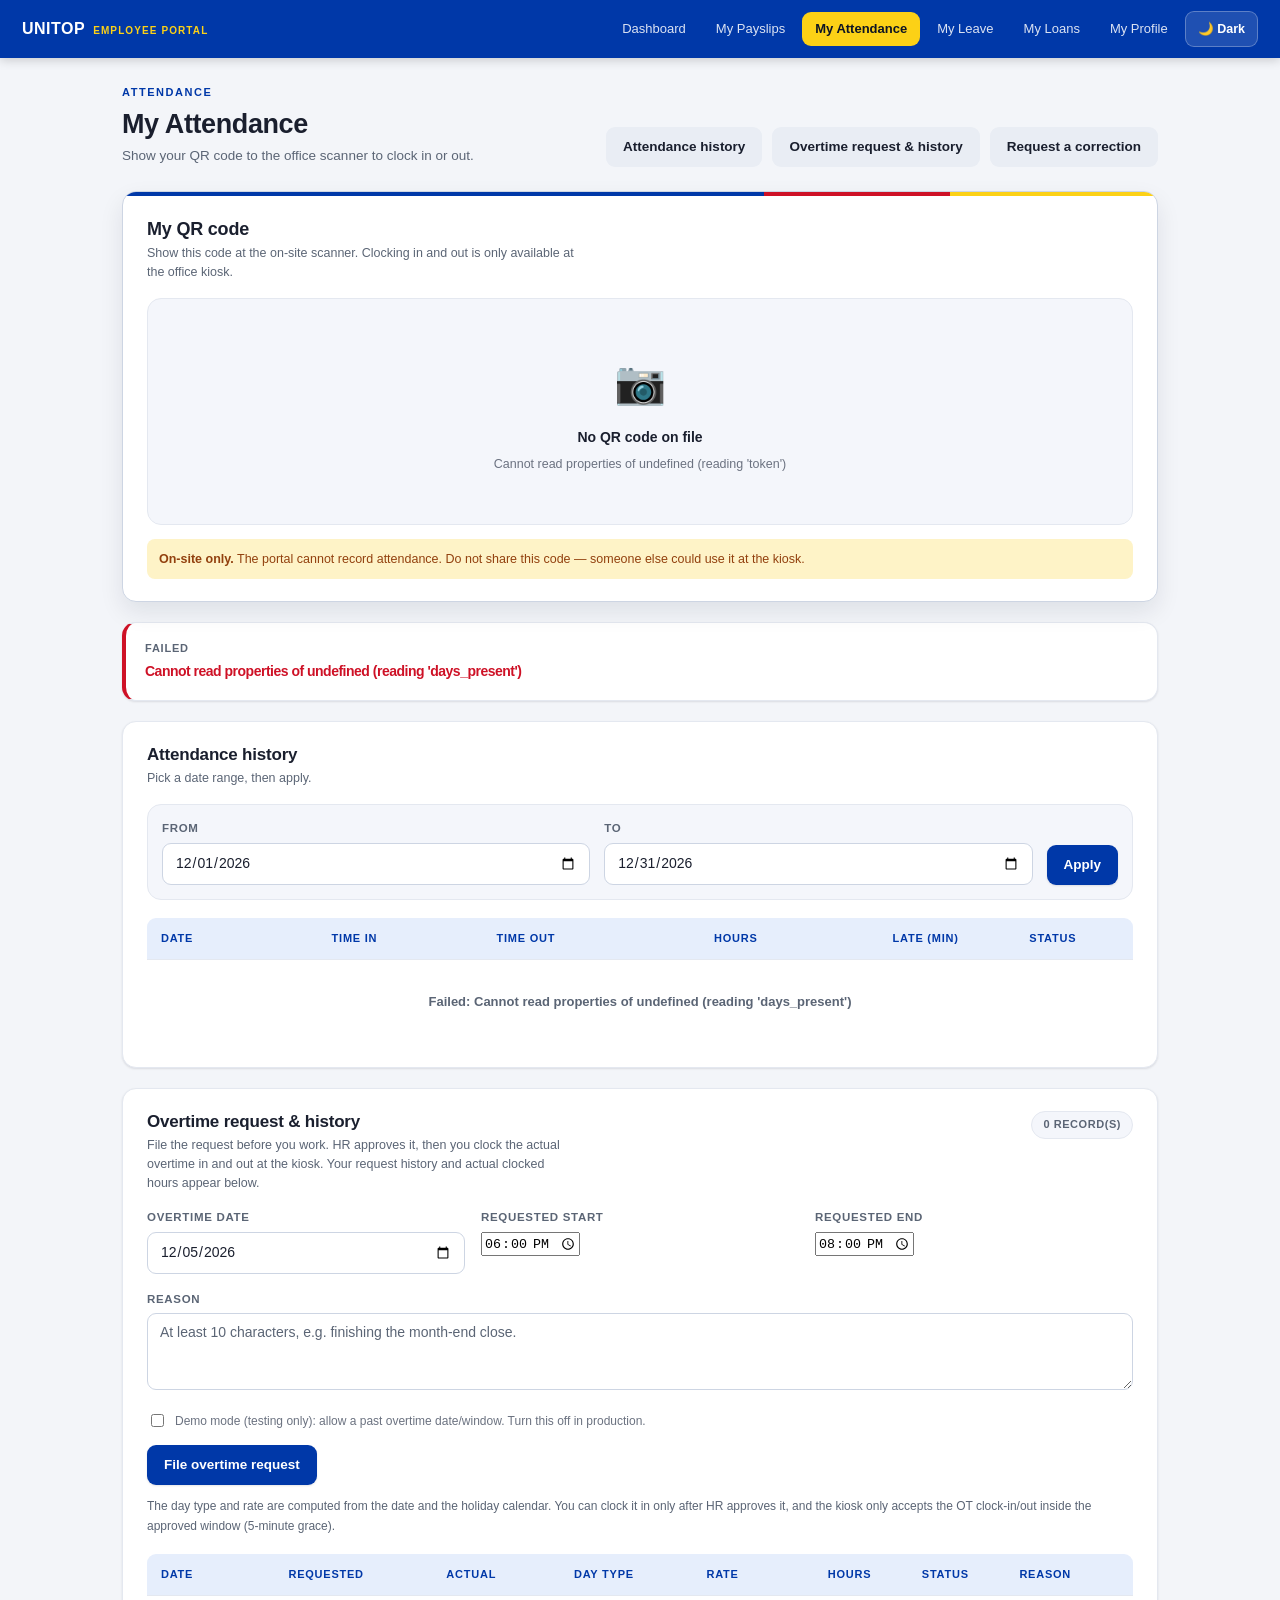
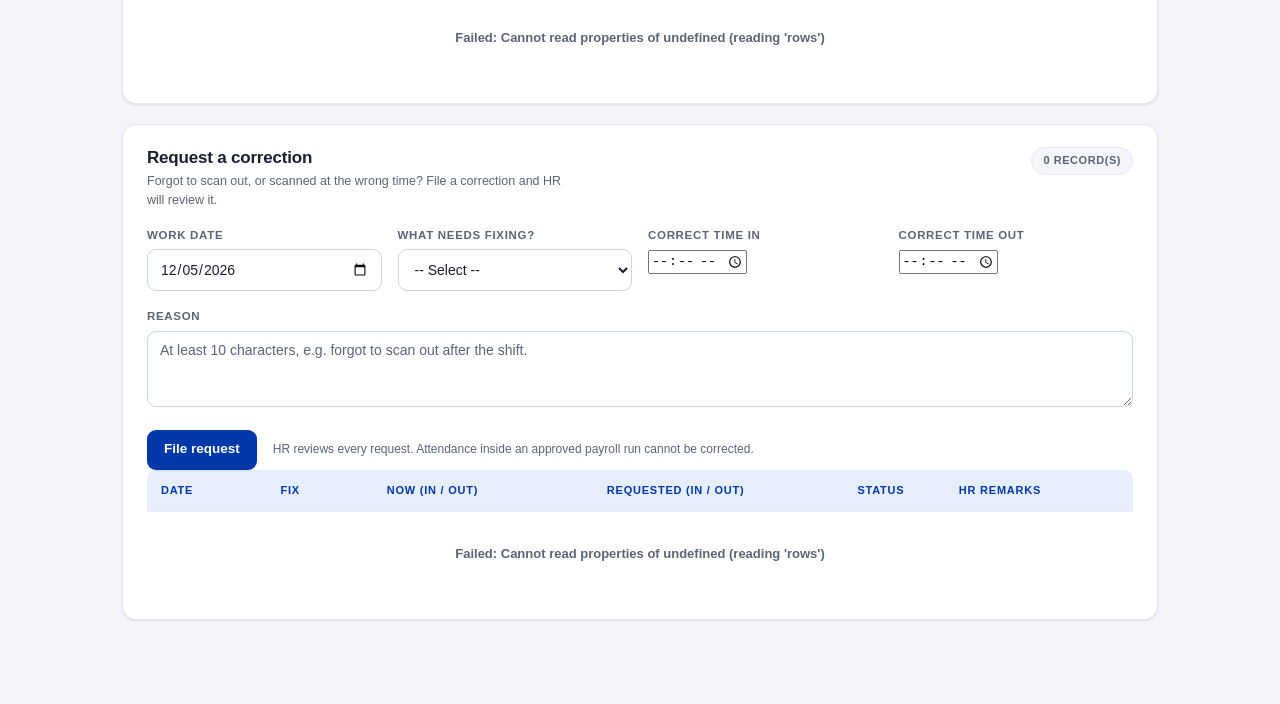
==== commit aa7babbc: "feat(portal): demo mode for filing past overtime - a testing-only checkbox sends demo_mode=true to m" ====
--- a/attendance.html
+++ b/attendance.html
@@ -133,6 +133,10 @@
                 <textarea id="ot_reason" name="ot_reason" rows="3" maxlength="500" required
                           placeholder="At least 10 characters, e.g. finishing the month-end close."></textarea>
             </div>
+            <label style="display:flex;align-items:flex-start;gap:8px;margin-bottom:14px;font-size:12px;color:#6b7280;">
+                <input type="checkbox" id="ot_demo_mode" style="margin-top:2px;">
+                <span>Demo mode (testing only): allow a past overtime date/window. Turn this off in production.</span>
+            </label>
             <div class="form-actions" style="margin-bottom:18px;">
                 <button class="btn btn-primary" type="submit">File overtime request</button>
                 <p class="form-note">The day type and rate are computed from the date and the holiday calendar. You can clock it in only after HR approves it, and the kiosk only accepts the OT clock-in/out inside the approved window (5-minute grace).</p>
@@ -233,7 +237,7 @@
 <script src="assets/js/dialogs.js"></script>
 <script src="assets/js/qrcode.min.js"></script>
 <script src="assets/js/api.js?v=20261019logout"></script>
-<script src="assets/js/attendance.js?v=20261019d"></script>
+<script src="assets/js/attendance.js?v=20261019otdemo"></script>
 <script src="assets/js/theme.js"></script>
 </body>
 </html>
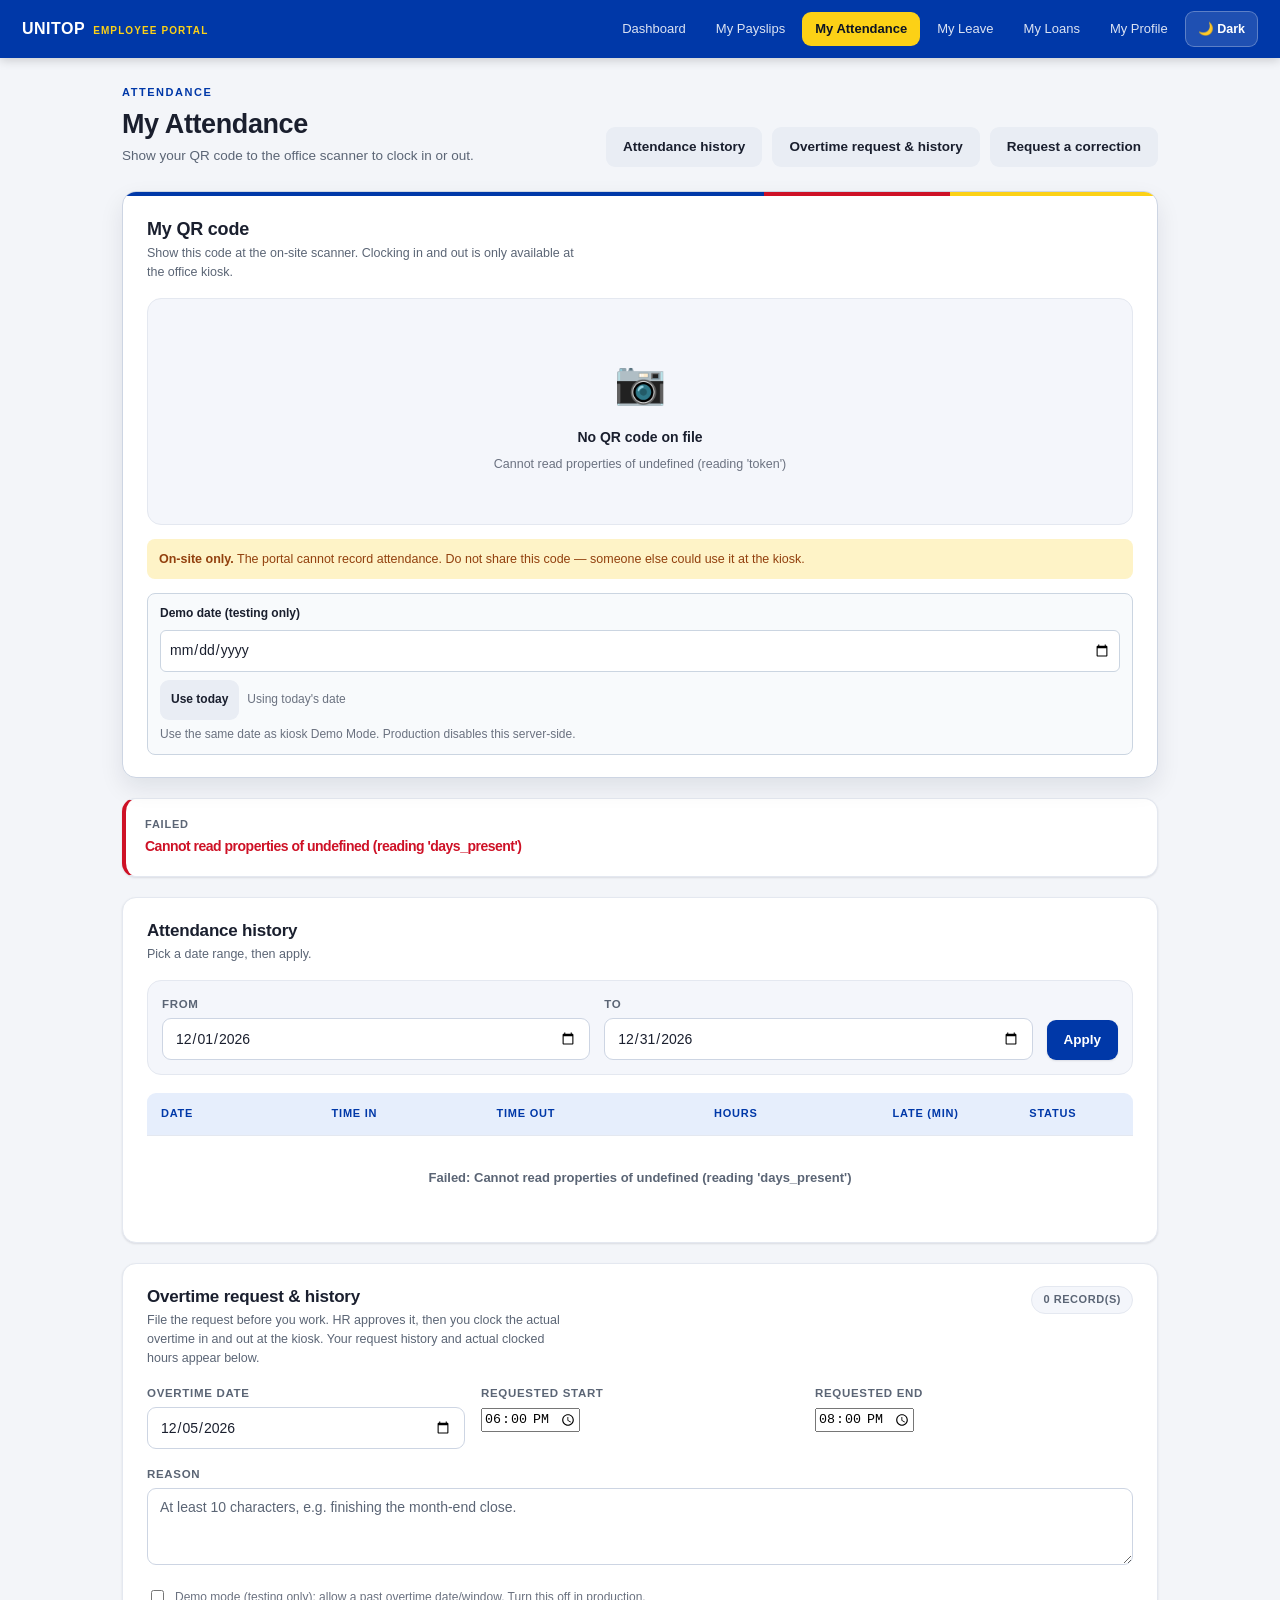
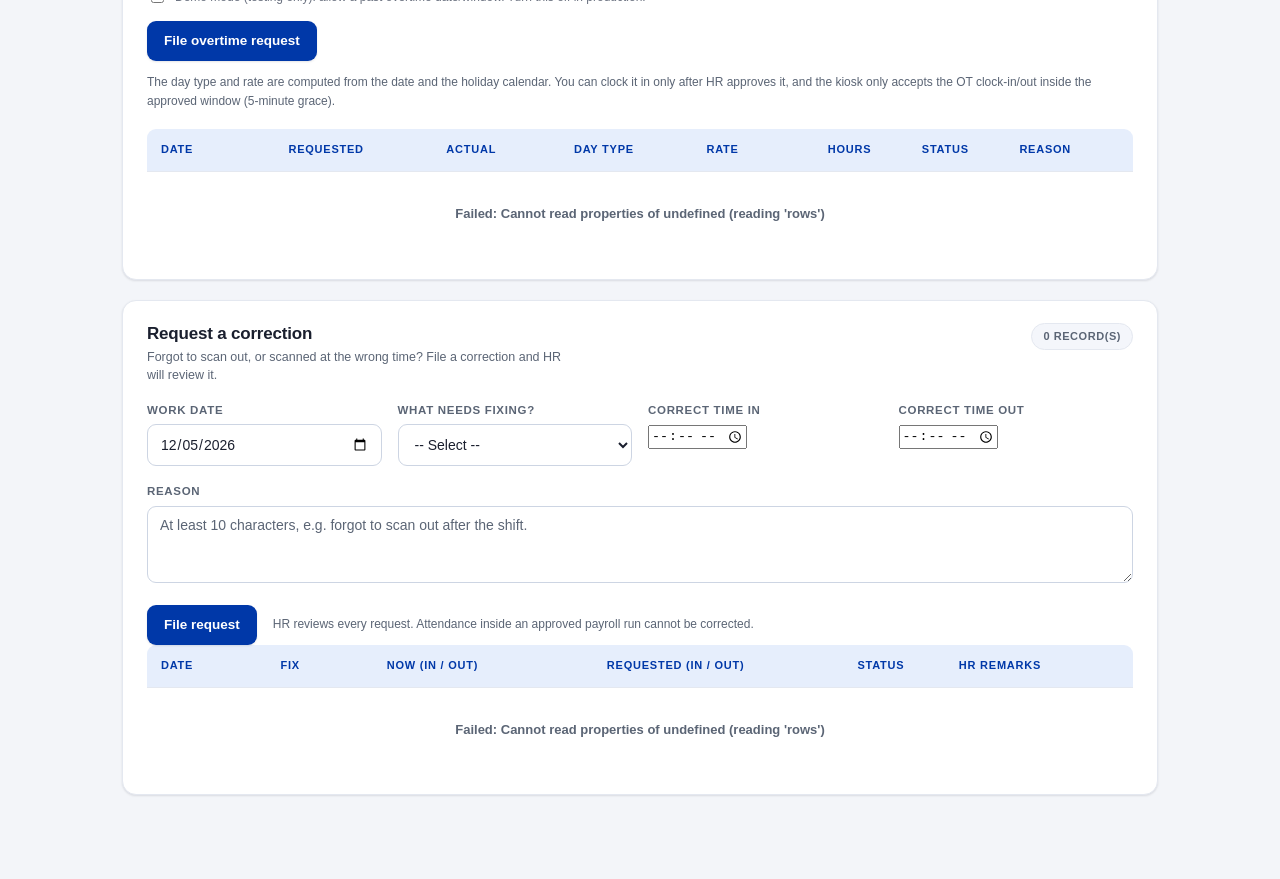
==== commit 95dec7b6: "feat(portal): demo date for the attendance QR - QR card has a Demo date field; it sends demo_date to" ====
--- a/attendance.html
+++ b/attendance.html
@@ -55,6 +55,16 @@
         <div style="margin-top:14px;padding:10px 12px;border-radius:8px;background:#fef3c7;color:#92400e;font-size:12.5px;">
             <strong>On-site only.</strong> The portal cannot record attendance. Do not share this code — someone else could use it at the kiosk.
         </div>
+
+        <div style="margin-top:14px;padding:10px 12px;border:1px solid #cbd5e1;border-radius:8px;background:#f8fafc;font-size:12px;color:#475569;">
+            <label for="qr_demo_date" style="font-weight:700;color:#1a1f2e;">Demo date (testing only)</label>
+            <div style="display:flex;gap:8px;align-items:center;flex-wrap:wrap;margin-top:6px;">
+                <input type="date" id="qr_demo_date" style="padding:6px 8px;border:1px solid #cbd5e1;border-radius:6px;">
+                <button type="button" class="btn btn-plain" id="qr_demo_clear" style="padding:6px 10px;font-size:12px;">Use today</button>
+                <span id="qr_demo_note" style="color:#6b7280;"></span>
+            </div>
+            <div style="margin-top:5px;color:#6b7280;">Use the same date as kiosk Demo Mode. Production disables this server-side.</div>
+        </div>
     </div>
 
     <!-- ================= THIS MONTH AT A GLANCE ================= -->
@@ -237,7 +247,7 @@
 <script src="assets/js/dialogs.js"></script>
 <script src="assets/js/qrcode.min.js"></script>
 <script src="assets/js/api.js?v=20261019logout"></script>
-<script src="assets/js/attendance.js?v=20261019otdemo"></script>
+<script src="assets/js/attendance.js?v=20261020qrdemo"></script>
 <script src="assets/js/theme.js"></script>
 </body>
 </html>
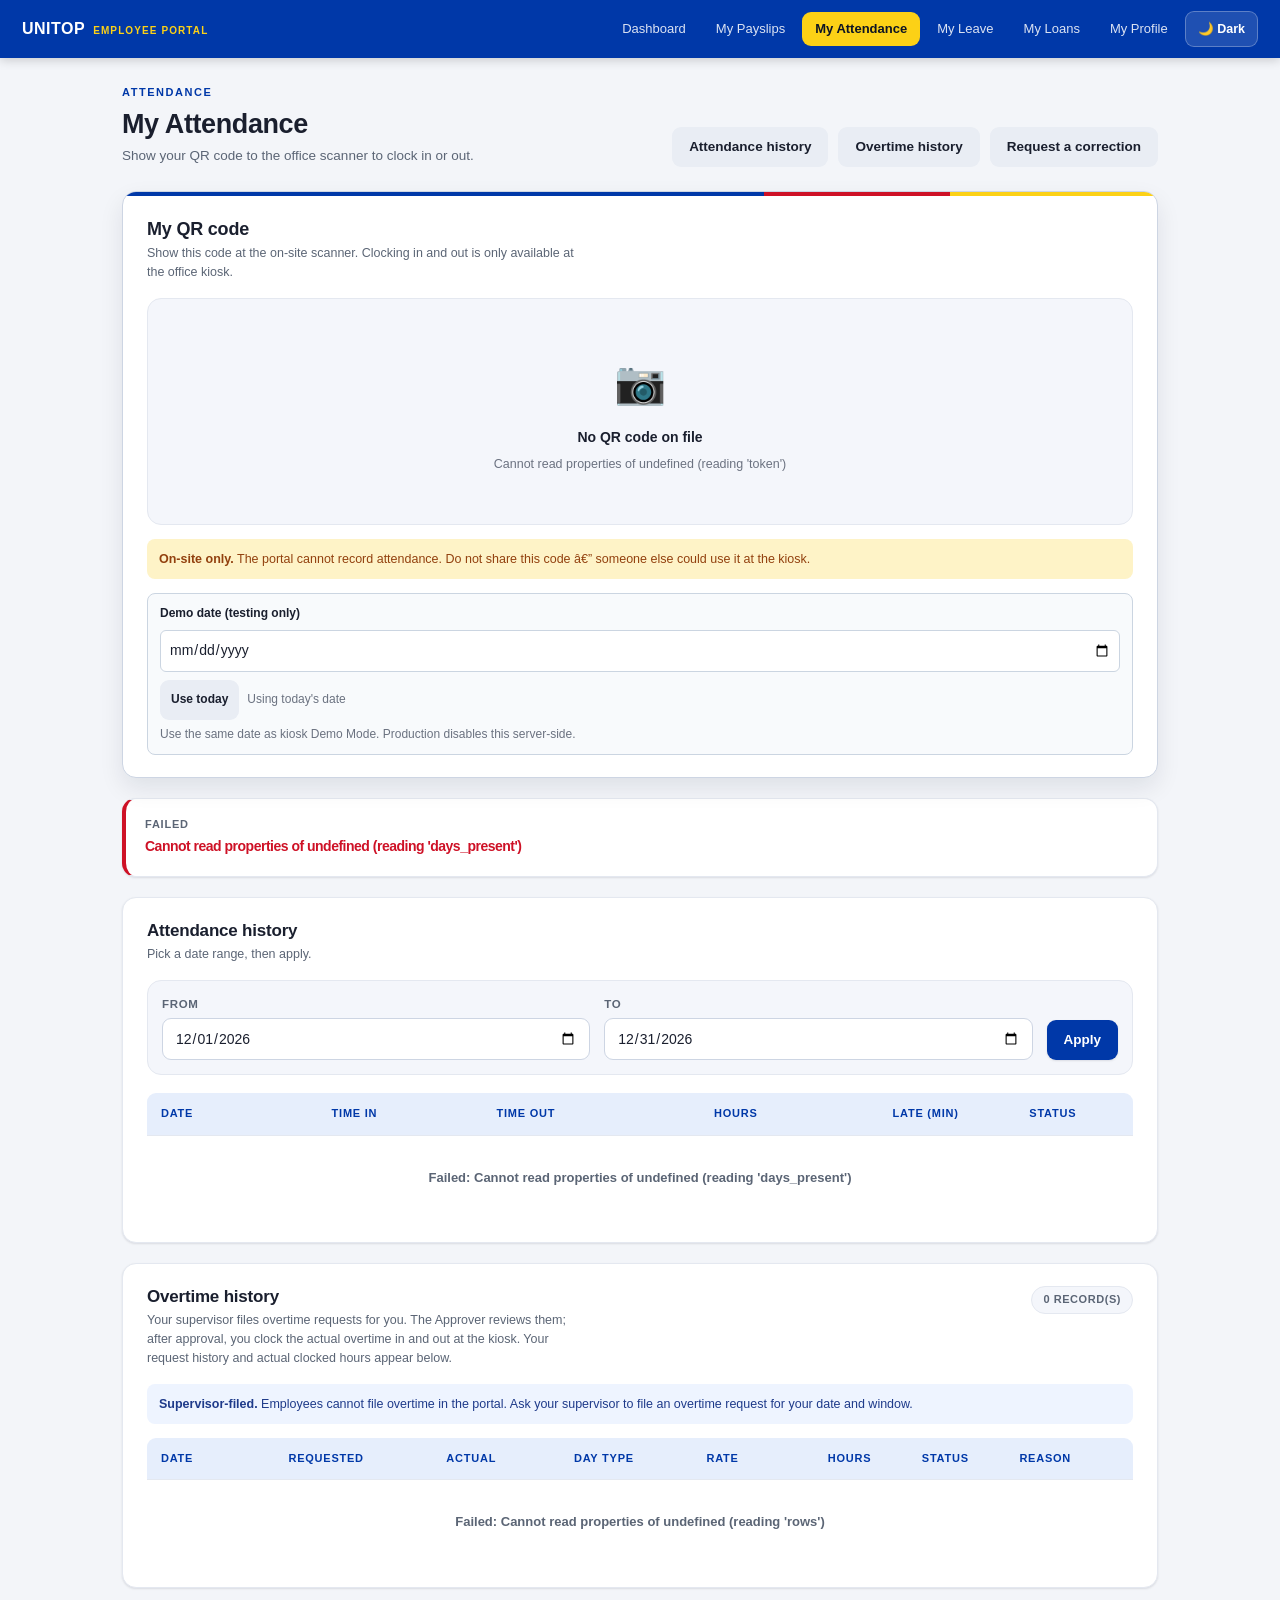
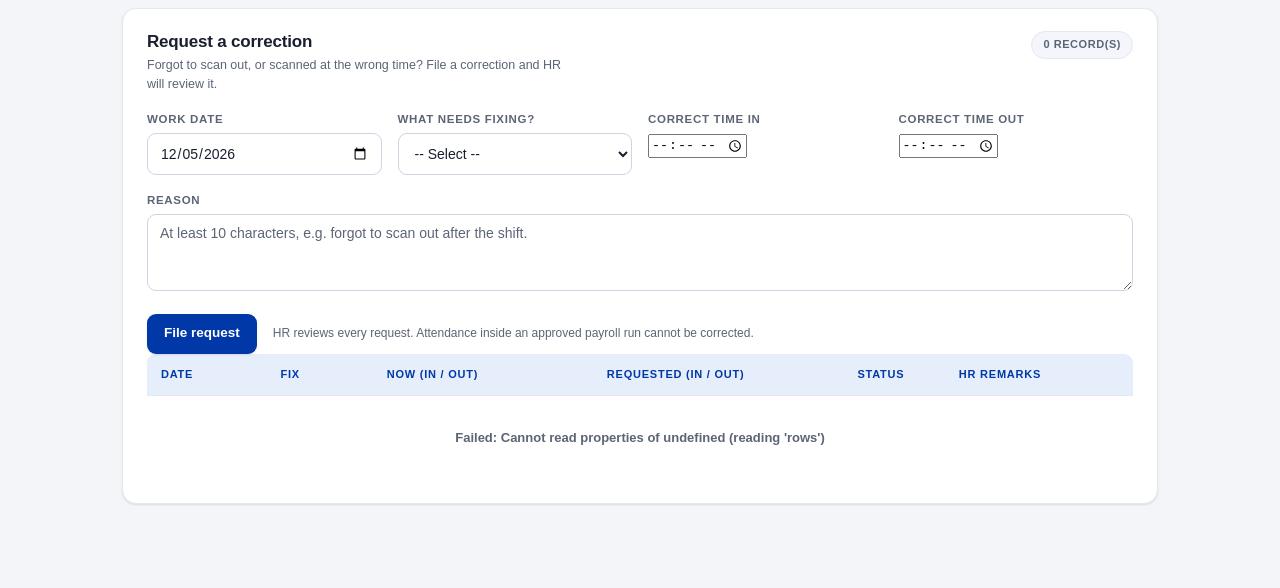
==== commit 9c49fda4: "feat(portal): make overtime read-only - remove the employee overtime filing form - POST me_overtime_" ====
--- a/attendance.html
+++ b/attendance.html
@@ -5,7 +5,7 @@
 <meta charset="UTF-8">
 <meta name="viewport" content="width=device-width, initial-scale=1">
 <meta name="theme-color" content="#0038A8">
-<title>My Attendance — UNITOP Employee Portal</title>
+<title>My Attendance â€” UNITOP Employee Portal</title>
 <link rel="stylesheet" href="assets/css/style.css">
 </head>
 <body>
@@ -18,7 +18,7 @@
         <a href="leave.html" data-page="leave.html">My Leave</a>
         <a href="loans.html" data-page="loans.html">My Loans</a>
         <a href="profile.html" data-page="profile.html">My Profile</a>
-        <button type="button" class="theme-toggle" data-theme-toggle>🌙 Dark</button>
+        <button type="button" class="theme-toggle" data-theme-toggle>ðŸŒ™ Dark</button>
     </div>
 </nav>
 
@@ -32,14 +32,14 @@
         </div>
         <div class="page-head-actions">
             <a class="btn btn-plain" href="#history">Attendance history</a>
-            <a class="btn btn-plain" href="#overtime">Overtime request &amp; history</a>
+            <a class="btn btn-plain" href="#overtime">Overtime history</a>
             <a class="btn btn-plain" href="#corrections">Request a correction</a>
         </div>
     </header>
 
     <div id="msg" class="msg hidden"></div>
 
-    <!-- ================= MY QR CODE — for the on-site scanner only ================= -->
+    <!-- ================= MY QR CODE â€” for the on-site scanner only ================= -->
     <div class="card" id="qr-card">
         <div class="card-head">
             <div>
@@ -49,11 +49,11 @@
         </div>
 
         <div id="qr-display">
-            <div class="card-sub">Loading your code…</div>
+            <div class="card-sub">Loading your codeâ€¦</div>
         </div>
 
         <div style="margin-top:14px;padding:10px 12px;border-radius:8px;background:#fef3c7;color:#92400e;font-size:12.5px;">
-            <strong>On-site only.</strong> The portal cannot record attendance. Do not share this code — someone else could use it at the kiosk.
+            <strong>On-site only.</strong> The portal cannot record attendance. Do not share this code â€” someone else could use it at the kiosk.
         </div>
 
         <div style="margin-top:14px;padding:10px 12px;border:1px solid #cbd5e1;border-radius:8px;background:#f8fafc;font-size:12px;color:#475569;">
@@ -69,7 +69,7 @@
 
     <!-- ================= THIS MONTH AT A GLANCE ================= -->
     <div id="kpi-grid" class="kpi-grid">
-        <div class="kpi-tile"><div class="kpi-label">Loading…</div></div>
+        <div class="kpi-tile"><div class="kpi-label">Loadingâ€¦</div></div>
     </div>
 
     <!-- ================= ATTENDANCE HISTORY ================= -->
@@ -79,7 +79,7 @@
                 <h2 class="card-title">Attendance history</h2>
                 <p class="card-sub">Pick a date range, then apply.</p>
             </div>
-            <span class="scroll-hint" aria-hidden="true">Swipe →</span>
+            <span class="scroll-hint" aria-hidden="true">Swipe â†’</span>
         </div>
 
         <form id="filter-form" class="filter-form">
@@ -107,51 +107,25 @@
                     </tr>
                 </thead>
                 <tbody id="rows">
-                    <tr class="loading-row"><td colspan="6">Loading…</td></tr>
+                    <tr class="loading-row"><td colspan="6">Loadingâ€¦</td></tr>
                 </tbody>
             </table>
         </div>
     </div>
 
-    <!-- ================= REQUEST OVERTIME ================= -->
+    <!-- ================= OVERTIME HISTORY ================= -->
     <div class="card" id="overtime">
         <div class="card-head">
             <div>
-                <h2 class="card-title">Overtime request &amp; history</h2>
-                <p class="card-sub">File the request before you work. HR approves it, then you clock the actual overtime in and out at the kiosk. Your request history and actual clocked hours appear below.</p>
+                <h2 class="card-title">Overtime history</h2>
+                <p class="card-sub">Your supervisor files overtime requests for you. The Approver reviews them; after approval, you clock the actual overtime in and out at the kiosk. Your request history and actual clocked hours appear below.</p>
             </div>
             <span class="count-pill" id="ot-count">0 record(s)</span>
         </div>
 
-        <form id="overtime-form">
-            <div class="form-grid">
-                <div class="field">
-                    <label class="field-label" for="ot_date">Overtime date</label>
-                    <input type="date" id="ot_date" name="ot_date" required>
-                </div>
-                <div class="field">
-                    <label class="field-label" for="ot_start">Requested start</label>
-                    <input type="time" id="ot_start" name="ot_start" required>
-                </div>
-                <div class="field">
-                    <label class="field-label" for="ot_end">Requested end</label>
-                    <input type="time" id="ot_end" name="ot_end" required>
-                </div>
-            </div>
-            <div class="field" style="margin-bottom:16px;">
-                <label class="field-label" for="ot_reason">Reason</label>
-                <textarea id="ot_reason" name="ot_reason" rows="3" maxlength="500" required
-                          placeholder="At least 10 characters, e.g. finishing the month-end close."></textarea>
-            </div>
-            <label style="display:flex;align-items:flex-start;gap:8px;margin-bottom:14px;font-size:12px;color:#6b7280;">
-                <input type="checkbox" id="ot_demo_mode" style="margin-top:2px;">
-                <span>Demo mode (testing only): allow a past overtime date/window. Turn this off in production.</span>
-            </label>
-            <div class="form-actions" style="margin-bottom:18px;">
-                <button class="btn btn-primary" type="submit">File overtime request</button>
-                <p class="form-note">The day type and rate are computed from the date and the holiday calendar. You can clock it in only after HR approves it, and the kiosk only accepts the OT clock-in/out inside the approved window (5-minute grace).</p>
-            </div>
-        </form>
+        <div style="margin-bottom:14px;padding:10px 12px;border-radius:8px;background:#eef4ff;color:#1e3a8a;font-size:12.5px;">
+            <strong>Supervisor-filed.</strong> Employees cannot file overtime in the portal. Ask your supervisor to file an overtime request for your date and window.
+        </div>
 
         <div class="table-wrap">
             <table>
@@ -247,7 +221,7 @@
 <script src="assets/js/dialogs.js"></script>
 <script src="assets/js/qrcode.min.js"></script>
 <script src="assets/js/api.js?v=20261019logout"></script>
-<script src="assets/js/attendance.js?v=20261020qrdemo"></script>
+<script src="assets/js/attendance.js?v=20261020supervisorot2"></script>
 <script src="assets/js/theme.js"></script>
 </body>
 </html>
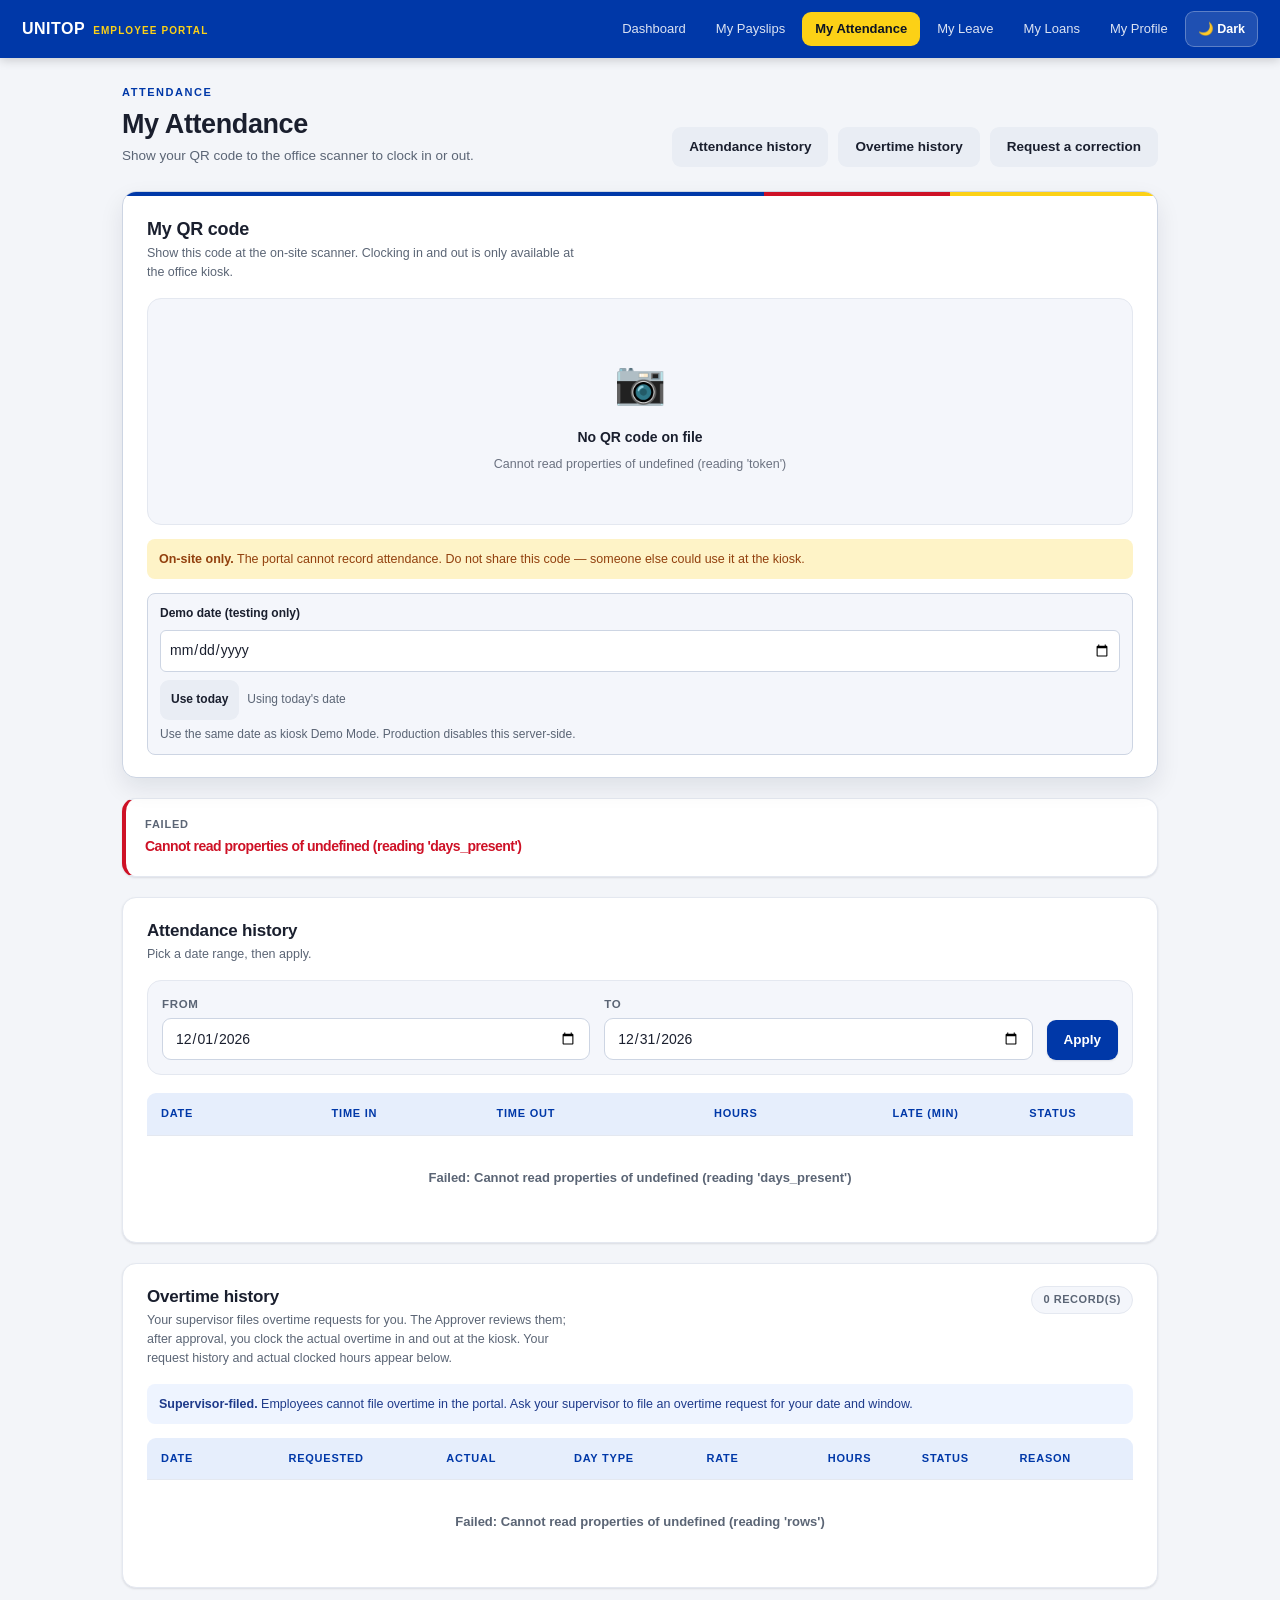
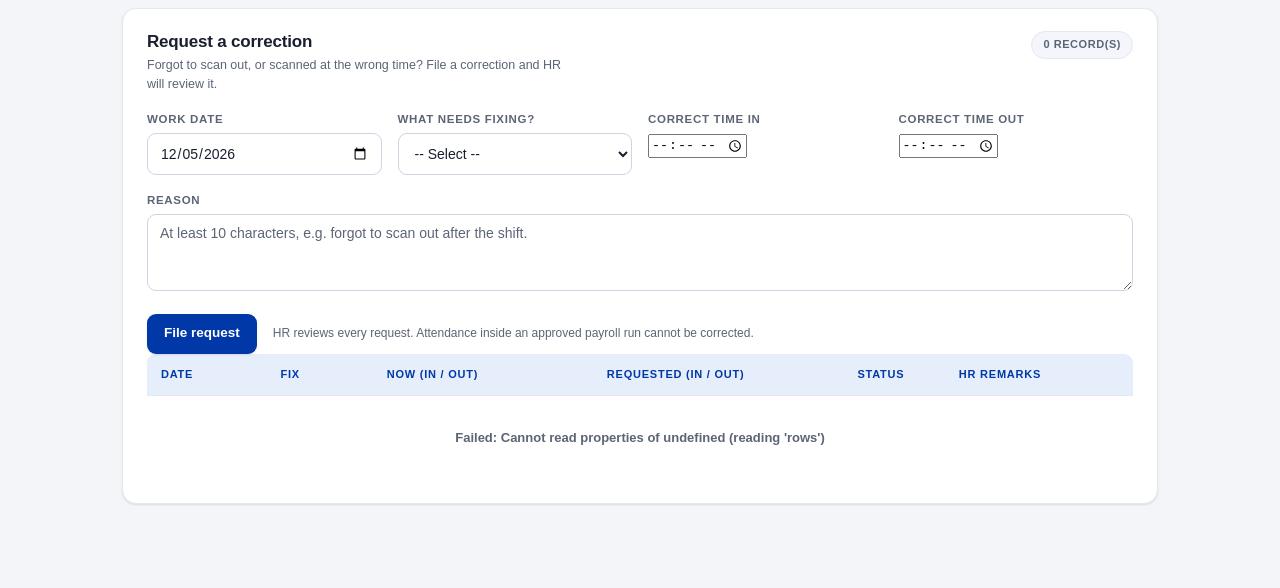
==== commit 86d6104a: "fix(portal): repair attendance encoding and demo panel contrast" ====
--- a/attendance.html
+++ b/attendance.html
@@ -5,7 +5,7 @@
 <meta charset="UTF-8">
 <meta name="viewport" content="width=device-width, initial-scale=1">
 <meta name="theme-color" content="#0038A8">
-<title>My Attendance â€” UNITOP Employee Portal</title>
+<title>My Attendance — UNITOP Employee Portal</title>
 <link rel="stylesheet" href="assets/css/style.css">
 </head>
 <body>
@@ -39,7 +39,7 @@
 
     <div id="msg" class="msg hidden"></div>
 
-    <!-- ================= MY QR CODE â€” for the on-site scanner only ================= -->
+    <!-- ================= MY QR CODE — for the on-site scanner only ================= -->
     <div class="card" id="qr-card">
         <div class="card-head">
             <div>
@@ -53,17 +53,17 @@
         </div>
 
         <div style="margin-top:14px;padding:10px 12px;border-radius:8px;background:#fef3c7;color:#92400e;font-size:12.5px;">
-            <strong>On-site only.</strong> The portal cannot record attendance. Do not share this code â€” someone else could use it at the kiosk.
-        </div>
-
-        <div style="margin-top:14px;padding:10px 12px;border:1px solid #cbd5e1;border-radius:8px;background:#f8fafc;font-size:12px;color:#475569;">
-            <label for="qr_demo_date" style="font-weight:700;color:#1a1f2e;">Demo date (testing only)</label>
+            <strong>On-site only.</strong> The portal cannot record attendance. Do not share this code — someone else could use it at the kiosk.
+        </div>
+
+        <div style="margin-top:14px;padding:10px 12px;border:1px solid var(--border-mid);border-radius:8px;background:var(--surface-2);font-size:12px;color:var(--muted);">
+            <label for="qr_demo_date" style="font-weight:700;color:var(--text);">Demo date (testing only)</label>
             <div style="display:flex;gap:8px;align-items:center;flex-wrap:wrap;margin-top:6px;">
-                <input type="date" id="qr_demo_date" style="padding:6px 8px;border:1px solid #cbd5e1;border-radius:6px;">
+                <input type="date" id="qr_demo_date" style="padding:6px 8px;border:1px solid var(--border-mid);border-radius:6px;background:var(--control-bg);color:var(--text);">
                 <button type="button" class="btn btn-plain" id="qr_demo_clear" style="padding:6px 10px;font-size:12px;">Use today</button>
-                <span id="qr_demo_note" style="color:#6b7280;"></span>
-            </div>
-            <div style="margin-top:5px;color:#6b7280;">Use the same date as kiosk Demo Mode. Production disables this server-side.</div>
+                <span id="qr_demo_note" style="color:var(--muted);"></span>
+            </div>
+            <div style="margin-top:5px;color:var(--muted);">Use the same date as kiosk Demo Mode. Production disables this server-side.</div>
         </div>
     </div>
 
@@ -220,8 +220,8 @@
 <script src="assets/js/sweetalert2.min.js"></script>
 <script src="assets/js/dialogs.js"></script>
 <script src="assets/js/qrcode.min.js"></script>
-<script src="assets/js/api.js?v=20261019logout"></script>
-<script src="assets/js/attendance.js?v=20261020supervisorot2"></script>
+<script src="assets/js/api.js?v=20261020logoutalert"></script>
+<script src="assets/js/attendance.js?v=20261020remarks"></script>
 <script src="assets/js/theme.js"></script>
 </body>
 </html>
